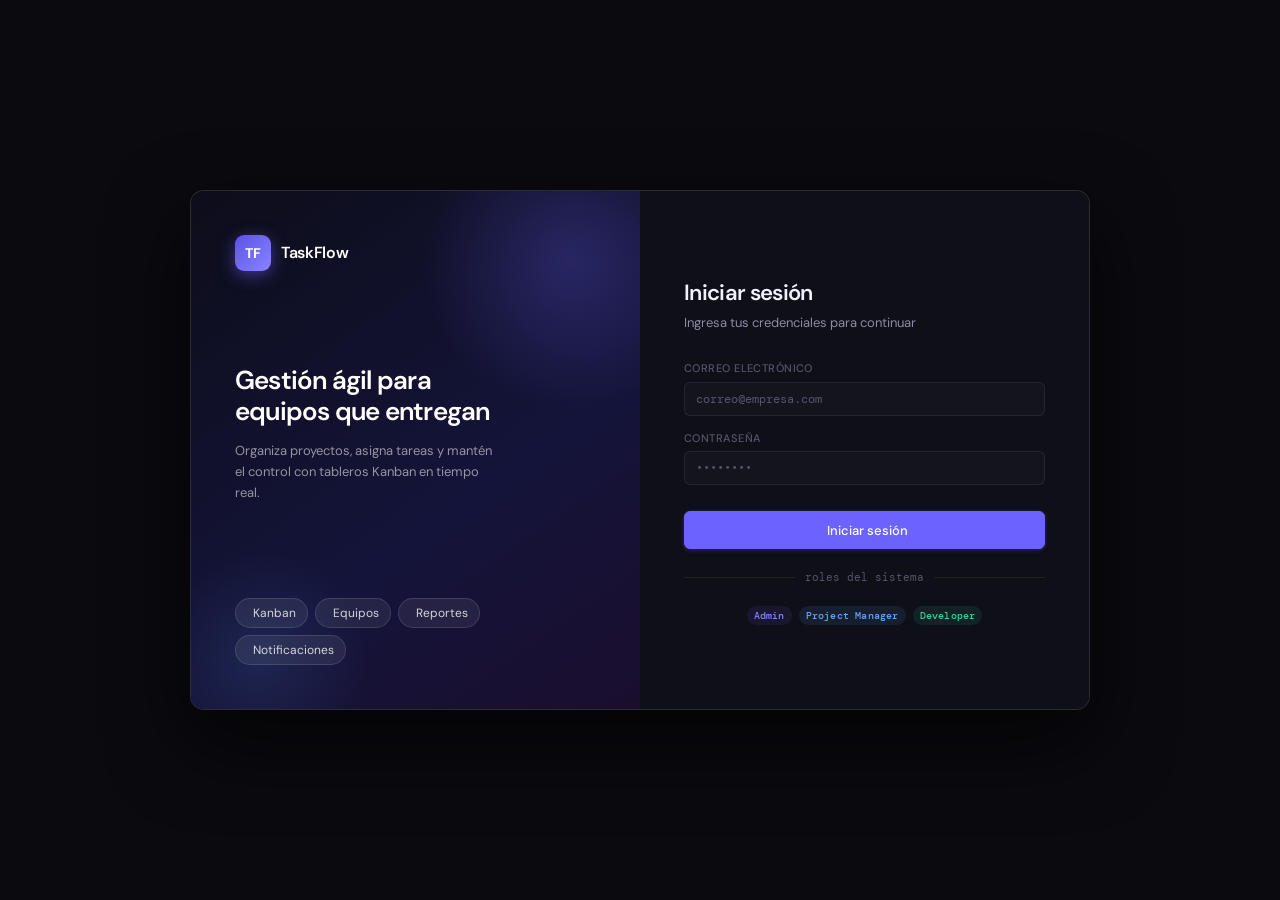
==== frontend/index.html @ fcab6bde "taskflowV1" ====
<!doctype html>
<html lang="es" data-tema="oscuro">
  <head>
    <meta charset="UTF-8" />
    <meta name="viewport" content="width=device-width, initial-scale=1.0" />
    <title>TaskFlow</title>
    <link
      rel="icon"
      type="image/svg+xml"
      href="[data-uri]"
    />
    <!-- Fuentes -->
    <link
      href="https://fonts.googleapis.com/css2?family=DM+Sans:ital,opsz,wght@0,9..40,300;0,9..40,400;0,9..40,500;0,9..40,600;1,9..40,300&family=DM+Mono:wght@400;500&display=swap"
      rel="stylesheet"
    />
    <!-- React Icons via CDN (Phosphor Icons — iconset moderno) -->
    <script
      src="https://unpkg.com/@phosphor-icons/web@2.1.1/src/index.js"
      defer
    ></script>
    <link rel="stylesheet" href="css/estilos.css" />
  </head>
  <body>
    <div class="app" id="app">
      <!-- TOPBAR -->
      <header class="topbar">
        <div class="topbar-logo">
          <div class="topbar-logo-icon">TF</div>
          TaskFlow
        </div>
        <div class="topbar-sep" id="topSep" style="display: none"></div>
        <span id="topBreadcrumb" style="display: none"></span>
        <div class="topbar-right">
          <button
            class="btn-tema"
            id="btnTema"
            onclick="toggleTema()"
            title="Cambiar tema"
          >
            <i class="ph ph-sun"></i>
          </button>
          <div
            class="topbar-notif"
            id="btnNotif"
            onclick="mostrarPantalla('notificaciones')"
            style="display: none"
            title="Notificaciones"
          >
            <i class="ph ph-bell"></i>
            <span class="notif-badge" id="badgeNotif">0</span>
          </div>
          <div class="topbar-usuario" id="topUsuario" style="display: none">
            <div
              class="avatar"
              id="topAvatar"
              style="width: 22px; height: 22px; font-size: 9px"
            >
              --
            </div>
            <span id="topNombre"></span>
            <span id="topRolBadge" class="badge bm"></span>
          </div>
          <button
            class="btn-salir"
            id="btnSalir"
            onclick="cerrarSesion()"
            style="display: none"
          >
            <i class="ph ph-sign-out"></i> Salir
          </button>
        </div>
      </header>

      <!-- SIDEBAR -->
      <nav class="sidebar" id="sidebar" style="display: none">
        <div class="nav-section">
          <div class="nav-label">Principal</div>
          <div
            class="nav-item"
            onclick="mostrarPantalla('dashboard')"
            data-p="dashboard"
          >
            <span class="nav-ico"><i class="ph ph-squares-four"></i></span>
            Dashboard
          </div>
          <div
            class="nav-item"
            onclick="mostrarPantalla('proyectos')"
            data-p="proyectos"
          >
            <span class="nav-ico"><i class="ph ph-folder"></i></span>
            Proyectos
          </div>
          <div
            class="nav-item"
            onclick="mostrarPantalla('tablero')"
            data-p="tablero"
          >
            <span class="nav-ico"><i class="ph ph-kanban"></i></span>
            Tablero Kanban
          </div>
          <div
            class="nav-item"
            onclick="mostrarPantalla('tareas')"
            data-p="tareas"
          >
            <span class="nav-ico"><i class="ph ph-check-square"></i></span>
            Tareas
          </div>
        </div>

        <div class="nav-sep"></div>

        <div class="nav-section">
          <div class="nav-label">Gestión</div>
          <div
            class="nav-item"
            id="navUsuarios"
            onclick="mostrarPantalla('usuarios')"
            data-p="usuarios"
            style="display: none"
          >
            <span class="nav-ico"><i class="ph ph-users"></i></span>
            Usuarios
          </div>
          <div
            class="nav-item"
            onclick="mostrarPantalla('reportes')"
            data-p="reportes"
          >
            <span class="nav-ico"><i class="ph ph-chart-bar"></i></span>
            Reportes
          </div>
          <div
            class="nav-item"
            onclick="mostrarPantalla('historial')"
            data-p="historial"
          >
            <span class="nav-ico"><i class="ph ph-clock-clockwise"></i></span>
            Historial
          </div>
          <div
            class="nav-item"
            id="navRegistrar"
            onclick="mostrarPantalla('registro')"
            data-p="registro"
            style="display: none"
          >
            <span class="nav-ico"><i class="ph ph-user-plus"></i></span>
            Crear usuario
          </div>
        </div>

        <div class="nav-sep"></div>

        <div class="nav-section">
          <div class="nav-label">Cuenta</div>
          <div
            class="nav-item"
            onclick="mostrarPantalla('perfil')"
            data-p="perfil"
          >
            <span class="nav-ico"><i class="ph ph-user-circle"></i></span>
            Mi perfil
          </div>
          <div
            class="nav-item"
            id="navNotificaciones"
            onclick="mostrarPantalla('notificaciones')"
            data-p="notificaciones"
          >
            <span class="nav-ico"><i class="ph ph-bell-simple"></i></span>
            Notificaciones
          </div>
        </div>
      </nav>

      <!-- PANTALLAS -->
      <main id="contenido">
        <div id="slot-login"></div>
        <div id="slot-dashboard"></div>
        <div id="slot-proyectos"></div>
        <div id="slot-tablero"></div>
        <div id="slot-tareas"></div>
        <div id="slot-usuarios"></div>
        <div id="slot-registro"></div>
        <div id="slot-reportes"></div>
        <div id="slot-historial"></div>
        <div id="slot-notificaciones"></div>
        <div id="slot-perfil"></div>
      </main>
    </div>

    <!-- MODALES -->
    <div class="overlay" id="mProy">
      <div class="modal">
        <div class="modal-t">
          <i class="ph ph-folder-plus" style="color: var(--a)"></i> Nuevo
          proyecto
        </div>
        <div class="fg">
          <label class="flabel">Nombre</label>
          <input class="finput" id="pNom" placeholder="Nombre del proyecto" />
        </div>
        <div class="fg">
          <label class="flabel">Descripción</label>
          <textarea
            class="ftextarea"
            id="pDesc"
            placeholder="Descripción opcional..."
          ></textarea>
        </div>
        <div class="frow">
          <div class="fg">
            <label class="flabel">Fecha inicio</label>
            <input class="finput" id="pFI" type="date" />
          </div>
          <div class="fg">
            <label class="flabel">Fecha fin estimada</label>
            <input class="finput" id="pFF" type="date" />
          </div>
        </div>
        <div class="ferror" id="pError"></div>
        <div class="modal-actions">
          <button class="btn btn-ghost" onclick="cerrarModal('mProy')">
            Cancelar
          </button>
          <button class="btn btn-primary" onclick="crearProyecto()">
            <i class="ph ph-plus"></i> Crear proyecto
          </button>
        </div>
      </div>
    </div>

    <div class="overlay" id="mTarea">
      <div class="modal">
        <div class="modal-t">
          <i class="ph ph-plus-circle" style="color: var(--a)"></i> Nueva tarea
        </div>
        <div class="fg">
          <label class="flabel">Título</label>
          <input class="finput" id="tTit" placeholder="Título de la tarea" />
        </div>
        <div class="fg">
          <label class="flabel">Descripción</label>
          <textarea
            class="ftextarea"
            id="tDesc"
            placeholder="Descripción opcional..."
          ></textarea>
        </div>
        <div class="frow">
          <div class="fg">
            <label class="flabel">Tipo</label>
            <select class="fselect" id="tTipo">
              <option value="TASK">Task</option>
              <option value="BUG">Bug</option>
              <option value="FEATURE">Feature</option>
              <option value="IMPROVEMENT">Improvement</option>
            </select>
          </div>
          <div class="fg">
            <label class="flabel">Prioridad</label>
            <select class="fselect" id="tPrio">
              <option value="BAJA">Baja</option>
              <option value="MEDIA" selected>Media</option>
              <option value="ALTA">Alta</option>
              <option value="URGENTE">Urgente</option>
            </select>
          </div>
        </div>
        <div class="fg">
          <label class="flabel">Columna</label>
          <select class="fselect" id="tCol"></select>
        </div>
        <div class="fg">
          <label class="flabel">Fecha de vencimiento</label>
          <input class="finput" id="tFV" type="datetime-local" />
        </div>
        <div class="fg">
          <label class="flabel">Responsables</label>
          <div class="resp-lista" id="respLista"></div>
        </div>
        <div class="ferror" id="tError"></div>
        <div class="modal-actions">
          <button class="btn btn-ghost" onclick="cerrarModal('mTarea')">
            Cancelar
          </button>
          <button class="btn btn-primary" onclick="crearTarea()">
            <i class="ph ph-plus"></i> Crear tarea
          </button>
        </div>
      </div>
    </div>

    <div class="overlay" id="mAsignar">
      <div class="modal">
        <div class="modal-t">
          <i class="ph ph-user-plus" style="color: var(--a)"></i> Asignar
          responsables
        </div>
        <input type="hidden" id="asignarTareaId" />
        <div class="fg">
          <label class="flabel">Developers disponibles</label>
          <div class="resp-lista" id="asignarLista"></div>
        </div>
        <div class="modal-actions">
          <button class="btn btn-ghost" onclick="cerrarModal('mAsignar')">
            Cancelar
          </button>
          <button class="btn btn-primary" onclick="guardarAsignacion()">
            <i class="ph ph-check"></i> Guardar
          </button>
        </div>
      </div>
    </div>

    <div class="overlay" id="mInvitar">
      <div class="modal" style="width: 380px">
        <div class="modal-t">
          <i class="ph ph-envelope" style="color: var(--a)"></i> Invitar miembro
        </div>
        <input type="hidden" id="invitarPrId" />
        <div class="fg">
          <label class="flabel">Correo del usuario</label>
          <input
            class="finput"
            id="invEmail"
            type="email"
            placeholder="usuario@empresa.com"
          />
        </div>
        <div class="ferror" id="invError"></div>
        <div class="modal-actions">
          <button class="btn btn-ghost" onclick="cerrarModal('mInvitar')">
            Cancelar
          </button>
          <button class="btn btn-primary" onclick="invitarMiembro()">
            <i class="ph ph-paper-plane-right"></i> Invitar
          </button>
        </div>
      </div>
    </div>

    <div class="overlay" id="mColumna">
      <div class="modal" style="width: 380px">
        <div class="modal-t">
          <i class="ph ph-columns" style="color: var(--a)"></i> Nueva columna
        </div>
        <div class="fg">
          <label class="flabel">Nombre de la columna</label>
          <input
            class="finput"
            id="colNombre"
            placeholder="Ej: En pruebas, Bloqueado..."
          />
          <div class="ferror" id="colError"></div>
        </div>
        <div class="modal-actions">
          <button class="btn btn-ghost" onclick="cerrarModal('mColumna')">
            Cancelar
          </button>
          <button class="btn btn-primary" onclick="confirmarAgregarColumna()">
            <i class="ph ph-plus"></i> Crear columna
          </button>
        </div>
      </div>
    </div>

    <div class="toast-wrap" id="toastWrap"></div>

    <!-- SCRIPTS -->
    <script src="js/app.js"></script>
    <script src="js/tablero.js"></script>
    <script src="js/vistas.js"></script>
    <script src="js/dashboard.js"></script>
    <script src="js/loader.js"></script>
  </body>
</html>
---- frontend/css/estilos.css ----
/* ═══════════════════════════════════════════════════════
   TaskFlow — Design System v3  "Precision Dark"
   Tipografía: DM Sans + DM Mono
════════════════════════════════════════════════════════ */
@import url("https://fonts.googleapis.com/css2?family=DM+Sans:ital,opsz,wght@0,9..40,300;0,9..40,400;0,9..40,500;0,9..40,600;1,9..40,300&family=DM+Mono:wght@400;500&display=swap");

:root {
  --bg: #0a0a0f;
  --s1: #0f0f17;
  --s2: #14141e;
  --s3: #1c1c2a;
  --s4: #232333;
  --b0: rgba(255, 255, 255, 0.04);
  --b1: rgba(255, 255, 255, 0.07);
  --b2: rgba(255, 255, 255, 0.12);
  --b3: rgba(255, 255, 255, 0.2);
  --t1: #f0f0ff;
  --t2: #8b8ba7;
  --t3: #55556a;
  --t4: #38384a;
  --a: #6c63ff;
  --a2: #8b83ff;
  --a3: #b8b3ff;
  --abg: rgba(108, 99, 255, 0.1);
  --abg2: rgba(108, 99, 255, 0.18);
  --green: #34d399;
  --greenbg: rgba(52, 211, 153, 0.1);
  --amber: #fbbf24;
  --amberbg: rgba(251, 191, 36, 0.1);
  --red: #f87171;
  --redbg: rgba(248, 113, 113, 0.1);
  --blue: #60a5fa;
  --bluebg: rgba(96, 165, 250, 0.1);
  --purple: #a78bfa;
  --purplebg: rgba(167, 139, 250, 0.1);
  --sans: "DM Sans", -apple-system, sans-serif;
  --mono: "DM Mono", "Fira Code", monospace;
  --r: 6px;
  --r2: 10px;
  --r3: 14px;
  --sidebar-w: 220px;
  --topbar-h: 52px;
  --t: all 0.15s cubic-bezier(0.4, 0, 0.2, 1);
}
[data-tema="claro"] {
  --bg: #f5f5fa;
  --s1: #ffffff;
  --s2: #f0f0f8;
  --s3: #e8e8f2;
  --s4: #ddddf0;
  --b0: rgba(0, 0, 0, 0.04);
  --b1: rgba(0, 0, 0, 0.07);
  --b2: rgba(0, 0, 0, 0.12);
  --b3: rgba(0, 0, 0, 0.2);
  --t1: #0a0a1a;
  --t2: #4a4a6a;
  --t3: #8080a0;
  --t4: #b0b0cc;
  --a: #5b52e8;
  --a2: #7a73f0;
  --a3: #9f9af8;
  --abg: rgba(91, 82, 232, 0.08);
  --abg2: rgba(91, 82, 232, 0.15);
  --green: #059669;
  --greenbg: rgba(5, 150, 105, 0.08);
  --amber: #d97706;
  --amberbg: rgba(217, 119, 6, 0.08);
  --red: #dc2626;
  --redbg: rgba(220, 38, 38, 0.08);
  --blue: #2563eb;
  --bluebg: rgba(37, 99, 235, 0.08);
}
*,
*::before,
*::after {
  margin: 0;
  padding: 0;
  box-sizing: border-box;
}
html {
  -webkit-font-smoothing: antialiased;
  -moz-osx-font-smoothing: grayscale;
}
body {
  background: var(--bg);
  color: var(--t1);
  font-family: var(--sans);
  font-size: 14px;
  line-height: 1.5;
  min-height: 100vh;
  transition:
    background 0.2s,
    color 0.2s;
}
::selection {
  background: var(--abg2);
  color: var(--a3);
}
::-webkit-scrollbar {
  width: 4px;
  height: 4px;
}
::-webkit-scrollbar-track {
  background: transparent;
}
::-webkit-scrollbar-thumb {
  background: var(--b2);
  border-radius: 99px;
}
::-webkit-scrollbar-thumb:hover {
  background: var(--b3);
}
.app {
  display: grid;
  grid-template-columns: var(--sidebar-w) 1fr;
  grid-template-rows: var(--topbar-h) 1fr;
  height: 100vh;
  overflow: hidden;
}
#contenido {
  overflow-x: hidden;
  overflow-y: visible;
  min-width: 0;
  display: flex;
  flex-direction: column;
}
.app.sin-sidebar {
  grid-template-columns: 1fr;
}
.topbar {
  grid-column: 1/-1;
  background: var(--s1);
  border-bottom: 1px solid var(--b1);
  display: flex;
  align-items: center;
  padding: 0 16px 0 0;
  gap: 0;
  z-index: 50;
}
.topbar-logo {
  width: var(--sidebar-w);
  padding: 0 16px;
  display: flex;
  align-items: center;
  gap: 9px;
  font-weight: 600;
  font-size: 14px;
  letter-spacing: -0.02em;
  color: var(--t1);
  border-right: 1px solid var(--b1);
  height: 100%;
  flex-shrink: 0;
}
.topbar-logo-icon {
  width: 26px;
  height: 26px;
  background: linear-gradient(135deg, #5b52e8, #8b83ff);
  border-radius: 7px;
  display: flex;
  align-items: center;
  justify-content: center;
  font-size: 11px;
  font-weight: 700;
  color: #fff;
  flex-shrink: 0;
  box-shadow: 0 2px 8px rgba(108, 99, 255, 0.4);
}
.topbar-sep {
  width: 1px;
  height: 18px;
  background: var(--b2);
  margin: 0 12px;
}
#topBreadcrumb {
  font-size: 13px;
  color: var(--t2);
  letter-spacing: -0.01em;
}
.topbar-right {
  margin-left: auto;
  display: flex;
  align-items: center;
  gap: 6px;
  padding-right: 4px;
}
.btn-tema {
  width: 30px;
  height: 30px;
  border-radius: var(--r);
  background: transparent;
  border: 1px solid var(--b1);
  cursor: pointer;
  font-size: 14px;
  color: var(--t2);
  display: flex;
  align-items: center;
  justify-content: center;
  transition: var(--t);
}
.btn-tema:hover {
  background: var(--s3);
  border-color: var(--b2);
  color: var(--t1);
}
.topbar-notif {
  position: relative;
  cursor: pointer;
  width: 30px;
  height: 30px;
  border-radius: var(--r);
  background: transparent;
  border: 1px solid var(--b1);
  color: var(--t2);
  display: flex;
  align-items: center;
  justify-content: center;
  font-size: 15px;
  transition: var(--t);
}
.topbar-notif:hover {
  background: var(--s3);
  border-color: var(--b2);
  color: var(--t1);
}
.notif-badge {
  position: absolute;
  top: -5px;
  right: -5px;
  background: var(--red);
  color: #fff;
  font-size: 9px;
  font-family: var(--mono);
  border-radius: 99px;
  padding: 1px 4px;
  line-height: 1.4;
  display: none;
  border: 2px solid var(--s1);
}
.topbar-usuario {
  display: flex;
  align-items: center;
  gap: 7px;
  padding: 4px 10px 4px 6px;
  border-radius: var(--r2);
  background: var(--s2);
  border: 1px solid var(--b1);
  font-size: 12px;
  color: var(--t2);
  cursor: pointer;
  transition: var(--t);
}
.topbar-usuario:hover {
  border-color: var(--b2);
}
.btn-salir {
  height: 30px;
  padding: 0 10px;
  border-radius: var(--r);
  border: 1px solid var(--b1);
  background: transparent;
  color: var(--t3);
  cursor: pointer;
  font-size: 12px;
  font-family: var(--sans);
  transition: var(--t);
  display: flex;
  align-items: center;
  gap: 5px;
}
.btn-salir:hover {
  border-color: var(--red);
  color: var(--red);
}
.sidebar {
  background: var(--s1);
  border-right: 1px solid var(--b1);
  overflow-y: auto;
  padding: 10px 8px;
  min-height: 0;
  display: flex;
  flex-direction: column;
  gap: 2px;
}
.nav-section {
  padding: 0 0 4px;
}
.nav-label {
  font-size: 10px;
  font-weight: 500;
  color: var(--t3);
  letter-spacing: 0.08em;
  text-transform: uppercase;
  padding: 8px 10px 4px;
}
.nav-item {
  display: flex;
  align-items: center;
  gap: 9px;
  padding: 7px 10px;
  border-radius: var(--r);
  font-size: 13px;
  font-weight: 400;
  color: var(--t2);
  cursor: pointer;
  transition: var(--t);
  margin-bottom: 1px;
  white-space: nowrap;
}
.nav-item:hover {
  background: var(--s3);
  color: var(--t1);
}
.nav-item.activo {
  background: var(--abg);
  color: var(--a2);
  font-weight: 500;
}
.nav-item.activo .nav-ico {
  color: var(--a2);
}
.nav-ico {
  font-size: 16px;
  flex-shrink: 0;
  color: var(--t3);
  display: flex;
  align-items: center;
  transition: color 0.15s;
}
.nav-item:hover .nav-ico {
  color: var(--t1);
}
.nav-sep {
  height: 1px;
  background: var(--b1);
  margin: 6px 2px;
}
.pantalla {
  display: none;
}
.pantalla.activa {
  display: block;
  overflow-y: auto;
  flex: 1;
  min-height: 0;
  max-height: calc(100vh - var(--topbar-h));
}
.pantalla#pantalla-tablero.activa {
  overflow: hidden;
  display: flex !important;
  flex-direction: column;
  flex: 1;
  min-height: 0;
}
.pantalla#pantalla-login.activa {
  display: flex !important;
  flex-direction: column;
  justify-content: center;
  align-items: center;
  height: 100%;
  overflow: hidden;
}
.login-overlay {
  position: fixed;
  inset: 0;
  z-index: 500;
  display: flex;
  align-items: center;
  justify-content: center;
  background: var(--bg);
  transition: background 0.2s;
}
.login-overlay.oculto {
  display: none;
}
.login-split {
  display: grid;
  grid-template-columns: 1fr 1fr;
  width: 100%;
  max-width: 900px;
  min-height: 520px;
  background: var(--s1);
  border: 1px solid var(--b2);
  border-radius: var(--r3);
  overflow: hidden;
  box-shadow: 0 32px 80px rgba(0, 0, 0, 0.6);
  margin: 20px;
}
.login-brand {
  padding: 44px;
  display: flex;
  flex-direction: column;
  justify-content: space-between;
  position: relative;
  overflow: hidden;
  background: linear-gradient(145deg, #0d0d1a 0%, #14143a 60%, #1a0e2e 100%);
}
.login-brand::before {
  content: "";
  position: absolute;
  top: -80px;
  right: -80px;
  width: 300px;
  height: 300px;
  border-radius: 50%;
  background: radial-gradient(
    circle,
    rgba(108, 99, 255, 0.25) 0%,
    transparent 70%
  );
}
.login-brand::after {
  content: "";
  position: absolute;
  bottom: -60px;
  left: -40px;
  width: 220px;
  height: 220px;
  border-radius: 50%;
  background: radial-gradient(
    circle,
    rgba(96, 165, 250, 0.12) 0%,
    transparent 70%
  );
}
.login-brand-logo {
  display: flex;
  align-items: center;
  gap: 10px;
  position: relative;
  z-index: 1;
}
.login-brand-icon {
  width: 36px;
  height: 36px;
  background: linear-gradient(135deg, #5b52e8, #8b83ff);
  border-radius: 9px;
  display: flex;
  align-items: center;
  justify-content: center;
  font-size: 14px;
  font-weight: 700;
  color: #fff;
  box-shadow: 0 4px 16px rgba(108, 99, 255, 0.5);
}
.login-brand-name {
  font-size: 16px;
  font-weight: 600;
  color: #fff;
  letter-spacing: -0.02em;
}
.login-brand-body {
  position: relative;
  z-index: 1;
}
.login-brand-title {
  font-size: 26px;
  font-weight: 600;
  color: #fff;
  line-height: 1.2;
  letter-spacing: -0.03em;
  margin-bottom: 12px;
}
.login-brand-desc {
  font-size: 13px;
  color: rgba(255, 255, 255, 0.55);
  line-height: 1.65;
  max-width: 260px;
}
.login-brand-pills {
  display: flex;
  flex-wrap: wrap;
  gap: 7px;
  position: relative;
  z-index: 1;
}
.login-brand-pill {
  display: flex;
  align-items: center;
  gap: 6px;
  padding: 5px 11px;
  border-radius: 99px;
  background: rgba(255, 255, 255, 0.07);
  border: 1px solid rgba(255, 255, 255, 0.12);
  font-size: 12px;
  color: rgba(255, 255, 255, 0.8);
}
.login-form-panel {
  padding: 44px;
  display: flex;
  flex-direction: column;
  justify-content: center;
  background: var(--s1);
}
.login-form-title {
  font-size: 22px;
  font-weight: 600;
  letter-spacing: -0.03em;
  margin-bottom: 4px;
  color: var(--t1);
}
.login-form-sub {
  color: var(--t2);
  font-size: 13px;
  margin-bottom: 28px;
}
.login-divider {
  display: flex;
  align-items: center;
  gap: 10px;
  margin: 20px 0;
  color: var(--t3);
  font-size: 11px;
  font-family: var(--mono);
}
.login-divider::before,
.login-divider::after {
  content: "";
  flex: 1;
  height: 1px;
  background: var(--b1);
}
.page-wrap {
  padding: 24px 28px;
  max-width: 1300px;
}
.page-head {
  display: flex;
  align-items: flex-start;
  justify-content: space-between;
  margin-bottom: 20px;
  gap: 16px;
}
.page-title {
  font-size: 18px;
  font-weight: 600;
  letter-spacing: -0.025em;
  color: var(--t1);
}
.page-desc {
  color: var(--t2);
  font-size: 13px;
  margin-top: 2px;
}
.fg {
  margin-bottom: 14px;
}
.flabel {
  display: block;
  font-size: 11px;
  font-weight: 500;
  color: var(--t3);
  margin-bottom: 5px;
  letter-spacing: 0.04em;
  text-transform: uppercase;
}
.finput,
.fselect,
.ftextarea {
  width: 100%;
  background: var(--s2);
  border: 1px solid var(--b1);
  border-radius: var(--r);
  color: var(--t1);
  font-family: var(--mono);
  font-size: 12px;
  padding: 8px 11px;
  outline: none;
  transition:
    border-color 0.15s,
    box-shadow 0.15s;
}
.finput:focus,
.fselect:focus,
.ftextarea:focus {
  border-color: var(--a);
  box-shadow: 0 0 0 3px var(--abg);
}
.finput::placeholder {
  color: var(--t3);
}
.fselect {
  cursor: pointer;
}
option {
  background: var(--s2);
  color: var(--t1);
}
.ftextarea {
  resize: vertical;
  min-height: 72px;
  font-family: var(--sans);
}
.ferror {
  color: var(--red);
  font-size: 11px;
  font-family: var(--mono);
  margin-top: 4px;
}
.frow {
  display: grid;
  grid-template-columns: 1fr 1fr;
  gap: 12px;
}
.btn {
  display: inline-flex;
  align-items: center;
  gap: 6px;
  padding: 0 13px;
  height: 32px;
  border-radius: var(--r);
  font-family: var(--sans);
  font-size: 13px;
  font-weight: 500;
  cursor: pointer;
  border: 1px solid transparent;
  transition: var(--t);
  white-space: nowrap;
}
.btn-primary {
  background: var(--a);
  color: #fff;
  border-color: var(--a);
  box-shadow: 0 1px 4px rgba(108, 99, 255, 0.3);
}
.btn-primary:hover {
  background: var(--a2);
  border-color: var(--a2);
  box-shadow: 0 2px 10px rgba(108, 99, 255, 0.45);
  transform: translateY(-1px);
}
.btn-outline {
  background: transparent;
  color: var(--t2);
  border-color: var(--b2);
}
.btn-outline:hover {
  border-color: var(--b3);
  color: var(--t1);
  background: var(--s3);
}
.btn-ghost {
  background: transparent;
  color: var(--t2);
  border-color: transparent;
}
.btn-ghost:hover {
  background: var(--s3);
  color: var(--t1);
}
.btn-red {
  background: transparent;
  color: var(--red);
  border-color: rgba(248, 113, 113, 0.25);
}
.btn-red:hover {
  background: var(--redbg);
  border-color: var(--red);
}
.btn-sm {
  height: 28px;
  padding: 0 10px;
  font-size: 12px;
}
.btn-xs {
  height: 24px;
  padding: 0 8px;
  font-size: 11px;
  border-radius: 5px;
}
.btn:disabled {
  opacity: 0.35;
  cursor: not-allowed;
  transform: none !important;
  box-shadow: none !important;
}
.btn-w {
  width: 100%;
  justify-content: center;
  height: 38px;
}
.spinner {
  width: 13px;
  height: 13px;
  border: 2px solid rgba(255, 255, 255, 0.2);
  border-top-color: #fff;
  border-radius: 50%;
  animation: spin 0.5s linear infinite;
  flex-shrink: 0;
}
@keyframes spin {
  to {
    transform: rotate(360deg);
  }
}
.card {
  background: var(--s1);
  border: 1px solid var(--b1);
  border-radius: var(--r2);
  padding: 18px;
  transition: border-color 0.15s;
}
.card:hover {
  border-color: var(--b2);
}
.card-t {
  font-size: 10px;
  font-weight: 500;
  color: var(--t3);
  letter-spacing: 0.08em;
  text-transform: uppercase;
  margin-bottom: 14px;
}
.badge {
  display: inline-flex;
  align-items: center;
  padding: 2px 7px;
  border-radius: 99px;
  font-family: var(--mono);
  font-size: 10px;
  font-weight: 500;
  letter-spacing: 0.02em;
}
.bg {
  background: var(--greenbg);
  color: var(--green);
}
.ba {
  background: var(--amberbg);
  color: var(--amber);
}
.br {
  background: var(--redbg);
  color: var(--red);
}
.bb {
  background: var(--bluebg);
  color: var(--blue);
}
.bm {
  background: var(--b0);
  color: var(--t3);
}
.bi {
  background: var(--abg);
  color: var(--a2);
}
.bv {
  background: var(--purplebg);
  color: var(--purple);
}
.tabla-wrap {
  overflow-x: auto;
}
table {
  width: 100%;
  border-collapse: collapse;
}
thead th {
  font-family: var(--mono);
  font-size: 10px;
  color: var(--t3);
  letter-spacing: 0.07em;
  text-transform: uppercase;
  padding: 8px 12px;
  border-bottom: 1px solid var(--b1);
  text-align: left;
  white-space: nowrap;
  font-weight: 500;
}
tbody tr {
  border-bottom: 1px solid var(--b0);
  transition: background 0.1s;
}
tbody tr:last-child {
  border-bottom: none;
}
tbody tr:hover {
  background: var(--s2);
}
tbody td {
  padding: 10px 12px;
  font-size: 13px;
  vertical-align: middle;
}
.stats-row {
  display: grid;
  grid-template-columns: repeat(auto-fit, minmax(140px, 1fr));
  gap: 10px;
  margin-bottom: 20px;
}
.stat {
  background: var(--s1);
  border: 1px solid var(--b1);
  border-radius: var(--r2);
  padding: 14px 16px;
  position: relative;
  overflow: hidden;
  transition: var(--t);
  cursor: default;
}
.stat:hover {
  border-color: var(--b2);
  transform: translateY(-1px);
}
.stat::after {
  content: "";
  position: absolute;
  bottom: -20px;
  right: -16px;
  width: 72px;
  height: 72px;
  border-radius: 50%;
  background: radial-gradient(circle, var(--g) 0%, transparent 70%);
  pointer-events: none;
}
.stat-n {
  font-family: var(--mono);
  font-size: 9px;
  font-weight: 500;
  color: var(--t3);
  letter-spacing: 0.08em;
  text-transform: uppercase;
  margin-bottom: 8px;
}
.stat-v {
  font-size: 26px;
  font-weight: 600;
  color: var(--t1);
  letter-spacing: -0.04em;
  line-height: 1;
}
.kanban-barra {
  flex-shrink: 0;
  padding: 10px 20px;
  border-bottom: 1px solid var(--b1);
  display: flex;
  align-items: center;
  gap: 10px;
  background: var(--s1);
}
.kanban-shell {
  display: flex;
  gap: 12px;
  padding: 16px 20px 20px;
  overflow-x: auto;
  overflow-y: hidden;
  flex: 1;
  min-height: 0;
  align-items: stretch;
  scrollbar-width: thin;
  scrollbar-color: var(--b2) transparent;
}
.kanban-shell::-webkit-scrollbar {
  height: 5px;
}
.kanban-shell::-webkit-scrollbar-track {
  background: var(--s2);
  border-radius: 99px;
}
.kanban-shell::-webkit-scrollbar-thumb {
  background: var(--b2);
  border-radius: 99px;
}
.kanban-shell::-webkit-scrollbar-thumb:hover {
  background: var(--a);
}
.k-col {
  flex-shrink: 0;
  width: 264px;
  background: var(--s2);
  border: 1px solid var(--b1);
  border-radius: var(--r2);
  display: flex;
  flex-direction: column;
  min-height: 200px;
  transition: border-color 0.15s;
}
.k-col.drag-over {
  border-color: var(--a);
  background: var(--abg);
}
.k-col-head {
  padding: 10px 12px;
  display: flex;
  align-items: center;
  justify-content: space-between;
  border-bottom: 1px solid var(--b0);
  flex-shrink: 0;
}
.k-col-title {
  font-size: 12px;
  font-weight: 500;
  display: flex;
  align-items: center;
  gap: 7px;
  color: var(--t1);
}
.k-col-dot {
  width: 6px;
  height: 6px;
  border-radius: 50%;
  flex-shrink: 0;
}
.k-col-cnt {
  font-family: var(--mono);
  font-size: 10px;
  color: var(--t3);
  background: var(--s4);
  padding: 1px 6px;
  border-radius: 99px;
}
.k-wip {
  font-family: var(--mono);
  font-size: 9px;
  color: var(--amber);
  padding: 3px 12px 0;
  flex-shrink: 0;
}
.k-cards {
  padding: 8px;
  display: flex;
  flex-direction: column;
  gap: 6px;
  overflow-y: auto;
  flex: 1;
  min-height: 60px;
}
.k-card {
  background: var(--s1);
  border: 1px solid var(--b1);
  border-radius: var(--r);
  padding: 10px;
  cursor: grab;
  user-select: none;
  transition: var(--t);
}
.k-card:active {
  cursor: grabbing;
}
.k-card:hover {
  border-color: var(--b2);
  transform: translateY(-1px);
  box-shadow: 0 4px 16px rgba(0, 0, 0, 0.35);
}
.k-card.dragging {
  opacity: 0.3;
  transform: scale(0.97);
  border-color: var(--a);
}
.k-card.drag-placeholder {
  border: 2px dashed var(--a);
  background: var(--abg);
  opacity: 0.5;
  pointer-events: none;
}
.k-card-title {
  font-size: 13px;
  font-weight: 500;
  margin-bottom: 8px;
  line-height: 1.4;
  color: var(--t1);
}
.k-card-meta {
  display: flex;
  align-items: center;
  justify-content: space-between;
  gap: 5px;
}
.k-card-id {
  font-family: var(--mono);
  font-size: 9px;
  color: var(--t3);
}
.k-card-tags {
  display: flex;
  gap: 4px;
  flex-wrap: wrap;
  margin-bottom: 7px;
}
.k-add {
  margin: 5px 8px 8px;
  padding: 6px;
  border-radius: var(--r);
  border: 1px dashed var(--b1);
  font-size: 11px;
  color: var(--t3);
  text-align: center;
  cursor: pointer;
  transition: var(--t);
  flex-shrink: 0;
  display: flex;
  align-items: center;
  justify-content: center;
  gap: 5px;
}
.k-add:hover {
  border-color: var(--a);
  color: var(--a2);
  background: var(--abg);
}
.k-col-nueva {
  flex-shrink: 0;
  width: 220px;
  min-width: 220px;
  background: transparent;
  border: 1.5px dashed var(--b1);
  border-radius: var(--r2);
  display: flex;
  flex-direction: column;
  align-items: center;
  justify-content: center;
  gap: 6px;
  cursor: pointer;
  transition: var(--t);
  min-height: 200px;
  color: var(--t3);
  font-size: 12px;
}
.k-col-nueva:hover {
  border-color: var(--a);
  color: var(--a2);
  background: var(--abg);
}
.k-col-nueva-icon {
  font-size: 22px;
  line-height: 1;
}
.prio {
  width: 6px;
  height: 6px;
  border-radius: 50%;
  flex-shrink: 0;
}
.p-baja {
  background: var(--green);
}
.p-media {
  background: var(--amber);
}
.p-alta {
  background: var(--red);
}
.p-urgente {
  background: var(--purple);
}
.avatar {
  width: 28px;
  height: 28px;
  border-radius: 50%;
  background: linear-gradient(135deg, var(--a), var(--a2));
  display: inline-flex;
  align-items: center;
  justify-content: center;
  font-size: 10px;
  font-weight: 600;
  color: #fff;
  flex-shrink: 0;
}
.avatar-sm {
  width: 22px;
  height: 22px;
  font-size: 9px;
}
.avatar-group {
  display: flex;
}
.avatar-group .avatar {
  margin-left: -5px;
  border: 2px solid var(--s1);
}
.avatar-group .avatar:first-child {
  margin-left: 0;
}
.avatar-foto {
  width: 28px;
  height: 28px;
  border-radius: 50%;
  object-fit: cover;
  border: 2px solid var(--b2);
  flex-shrink: 0;
}
.avatar-foto.lg {
  width: 68px;
  height: 68px;
}
.avatar-upload {
  position: relative;
  display: inline-block;
  cursor: pointer;
}
.avatar-upload input[type="file"] {
  display: none;
}
.avatar-upload-overlay {
  position: absolute;
  inset: 0;
  border-radius: 50%;
  background: rgba(0, 0, 0, 0.55);
  display: none;
  align-items: center;
  justify-content: center;
  font-size: 10px;
  color: #fff;
}
.avatar-upload:hover .avatar-upload-overlay {
  display: flex;
}
.prog {
  height: 3px;
  background: var(--s3);
  border-radius: 99px;
  overflow: hidden;
}
.prog-bar {
  height: 100%;
  border-radius: 99px;
  background: var(--a);
  transition: width 0.3s;
}
.prow {
  display: grid;
  grid-template-columns: 1fr auto auto;
  align-items: center;
  gap: 20px;
  padding: 13px 0;
  border-bottom: 1px solid var(--b0);
  transition: background 0.1s;
}
.prow:last-child {
  border-bottom: none;
}
.prow-name {
  font-size: 13px;
  font-weight: 500;
  margin-bottom: 2px;
  color: var(--t1);
}
.prow-desc {
  font-size: 12px;
  color: var(--t3);
}
.prow-prog {
  margin-top: 6px;
  max-width: 140px;
}
.overlay {
  display: none;
  position: fixed;
  inset: 0;
  background: rgba(0, 0, 0, 0.65);
  z-index: 200;
  align-items: center;
  justify-content: center;
  backdrop-filter: blur(4px);
}
.overlay.open {
  display: flex;
}
.modal {
  background: var(--s1);
  border: 1px solid var(--b2);
  border-radius: var(--r3);
  padding: 22px;
  width: 480px;
  max-width: 95vw;
  max-height: 88vh;
  overflow-y: auto;
  box-shadow: 0 24px 64px rgba(0, 0, 0, 0.6);
  animation: modalIn 0.2s cubic-bezier(0.34, 1.2, 0.64, 1);
}
@keyframes modalIn {
  from {
    opacity: 0;
    transform: scale(0.95) translateY(10px);
  }
  to {
    opacity: 1;
    transform: scale(1) translateY(0);
  }
}
.modal-t {
  font-size: 15px;
  font-weight: 600;
  margin-bottom: 18px;
  letter-spacing: -0.02em;
}
.modal-actions {
  display: flex;
  gap: 8px;
  justify-content: flex-end;
  margin-top: 18px;
  border-top: 1px solid var(--b1);
  padding-top: 16px;
}
.notif-item {
  display: flex;
  gap: 11px;
  align-items: flex-start;
  padding: 11px 0;
  border-bottom: 1px solid var(--b0);
  transition: background 0.1s;
}
.notif-item:last-child {
  border-bottom: none;
}
.notif-ico {
  width: 28px;
  height: 28px;
  border-radius: var(--r);
  background: var(--s3);
  display: flex;
  align-items: center;
  justify-content: center;
  font-size: 13px;
  flex-shrink: 0;
}
.notif-txt {
  font-size: 13px;
  line-height: 1.5;
  color: var(--t2);
}
.notif-ts {
  font-family: var(--mono);
  font-size: 9px;
  color: var(--t3);
  margin-top: 2px;
}
.notif-unread .notif-ico {
  background: var(--abg);
  border: 1px solid var(--a);
  color: var(--a2);
}
.notif-unread .notif-txt {
  color: var(--t1);
  font-weight: 500;
}
.toggle {
  width: 32px;
  height: 18px;
  border-radius: 99px;
  background: var(--s3);
  position: relative;
  cursor: pointer;
  transition: background 0.2s;
  flex-shrink: 0;
  border: 1px solid var(--b1);
}
.toggle.on {
  background: var(--a);
  border-color: var(--a);
}
.toggle::after {
  content: "";
  position: absolute;
  width: 12px;
  height: 12px;
  border-radius: 50%;
  background: #fff;
  top: 2px;
  left: 2px;
  transition: left 0.18s cubic-bezier(0.34, 1.4, 0.64, 1);
}
.toggle.on::after {
  left: 16px;
}
.htabs {
  display: flex;
  gap: 1px;
  background: var(--s2);
  border: 1px solid var(--b1);
  border-radius: var(--r);
  padding: 3px;
  margin-bottom: 14px;
}
.htab {
  flex: 1;
  padding: 5px 10px;
  border-radius: 5px;
  font-size: 12px;
  font-weight: 500;
  text-align: center;
  cursor: pointer;
  color: var(--t3);
  transition: var(--t);
  border: none;
  background: none;
  font-family: var(--sans);
  white-space: nowrap;
}
.htab.activo {
  background: var(--s1);
  color: var(--t1);
  box-shadow: 0 1px 4px rgba(0, 0, 0, 0.25);
}
.htab:hover:not(.activo) {
  color: var(--t2);
}
.hpanel {
  display: none;
}
.hpanel.activo {
  display: block;
}
.filtro-barra {
  display: flex;
  gap: 7px;
  margin-bottom: 14px;
  flex-wrap: wrap;
}
.filtro-barra .finput,
.filtro-barra .fselect {
  padding: 5px 10px;
  font-size: 12px;
}
.timeline {
  padding-left: 18px;
  border-left: 1px solid var(--b1);
}
.tl-item {
  position: relative;
  padding: 0 0 14px 18px;
}
.tl-item::before {
  content: "";
  position: absolute;
  left: -4px;
  top: 4px;
  width: 7px;
  height: 7px;
  border-radius: 50%;
  background: var(--b2);
  border: 2px solid var(--s1);
}
.tl-item.reciente::before {
  background: var(--a);
}
.tl-accion {
  font-size: 13px;
  color: var(--t1);
}
.tl-meta {
  font-family: var(--mono);
  font-size: 10px;
  color: var(--t3);
  margin-top: 3px;
  display: flex;
  align-items: center;
  gap: 5px;
}
.resp-lista {
  display: flex;
  flex-wrap: wrap;
  gap: 6px;
  margin-top: 7px;
}
.resp-chip {
  display: flex;
  align-items: center;
  gap: 5px;
  padding: 3px 9px 3px 5px;
  background: var(--s2);
  border: 1px solid var(--b1);
  border-radius: 99px;
  font-size: 11px;
  font-weight: 500;
  cursor: pointer;
  transition: var(--t);
  color: var(--t2);
}
.resp-chip:hover {
  border-color: var(--b2);
  color: var(--t1);
}
.resp-chip.sel {
  background: var(--abg);
  border-color: var(--a);
  color: var(--a2);
}
.mencion {
  display: inline-flex;
  align-items: center;
  background: var(--abg);
  color: var(--a2);
  border-radius: 4px;
  padding: 0 5px;
  font-size: 11px;
  font-weight: 500;
  font-family: var(--mono);
}
.input-menciones-wrap {
  position: relative;
}
.sugerencias-menciones {
  position: absolute;
  bottom: 100%;
  left: 0;
  background: var(--s2);
  border: 1px solid var(--b2);
  border-radius: var(--r2);
  min-width: 200px;
  max-height: 180px;
  overflow-y: auto;
  z-index: 300;
  box-shadow: 0 8px 32px rgba(0, 0, 0, 0.5);
  display: none;
}
.sugerencias-menciones.visible {
  display: block;
}
.sug-item {
  display: flex;
  align-items: center;
  gap: 8px;
  padding: 7px 12px;
  cursor: pointer;
  font-size: 12px;
  transition: background 0.1s;
}
.sug-item:hover,
.sug-item.activo {
  background: var(--abg);
  color: var(--a2);
}
.comentario-item {
  padding: 11px 0;
  border-bottom: 1px solid var(--b0);
}
.comentario-item:last-child {
  border-bottom: none;
}
.comentario-header {
  display: flex;
  align-items: center;
  gap: 8px;
  margin-bottom: 5px;
}
.comentario-autor {
  font-size: 13px;
  font-weight: 500;
  color: var(--t1);
}
.comentario-fecha {
  font-family: var(--mono);
  font-size: 9px;
  color: var(--t3);
}
.comentario-cuerpo {
  font-size: 13px;
  line-height: 1.6;
  color: var(--t2);
}
.paginacion {
  display: flex;
  align-items: center;
  justify-content: center;
  gap: 3px;
  margin-top: 14px;
  padding-top: 12px;
  border-top: 1px solid var(--b1);
}
.pag-btn {
  min-width: 30px;
  height: 30px;
  border-radius: var(--r);
  border: 1px solid var(--b1);
  background: transparent;
  color: var(--t2);
  font-family: var(--mono);
  font-size: 11px;
  cursor: pointer;
  transition: var(--t);
  display: flex;
  align-items: center;
  justify-content: center;
}
.pag-btn:hover {
  border-color: var(--b2);
  color: var(--t1);
  background: var(--s3);
}
.pag-btn.activo {
  background: var(--a);
  border-color: var(--a);
  color: #fff;
}
.pag-btn:disabled {
  opacity: 0.3;
  cursor: not-allowed;
}
.pag-info {
  font-family: var(--mono);
  font-size: 10px;
  color: var(--t3);
  padding: 0 6px;
}
.toast-wrap {
  position: fixed;
  bottom: 20px;
  right: 20px;
  z-index: 400;
  display: flex;
  flex-direction: column;
  gap: 7px;
}
.toast {
  background: var(--s2);
  border: 1px solid var(--b2);
  border-radius: var(--r2);
  padding: 9px 14px;
  font-size: 12px;
  min-width: 220px;
  animation: toastIn 0.22s cubic-bezier(0.34, 1.2, 0.64, 1);
  display: flex;
  align-items: center;
  gap: 8px;
  box-shadow: 0 6px 24px rgba(0, 0, 0, 0.4);
  color: var(--t1);
}
.toast.ok {
  border-left: 3px solid var(--green);
}
.toast.ok::before {
  content: "✓";
  color: var(--green);
  font-weight: 700;
}
.toast.err {
  border-left: 3px solid var(--red);
}
.toast.err::before {
  content: "✕";
  color: var(--red);
  font-weight: 700;
}
@keyframes toastIn {
  from {
    opacity: 0;
    transform: translateX(18px);
  }
  to {
    opacity: 1;
    transform: translateX(0);
  }
}
.vacío {
  text-align: center;
  padding: 40px;
  color: var(--t3);
  font-family: var(--mono);
  font-size: 12px;
}
.g2 {
  display: grid;
  grid-template-columns: 1fr 1fr;
  gap: 14px;
}
.g3 {
  display: grid;
  grid-template-columns: 1fr 1fr 1fr;
  gap: 14px;
}
.flex {
  display: flex;
  align-items: center;
  gap: 8px;
}
.flex-between {
  display: flex;
  align-items: center;
  justify-content: space-between;
}
.mb8 {
  margin-bottom: 8px;
}
.mb16 {
  margin-bottom: 16px;
}
.mb24 {
  margin-bottom: 24px;
}
.sep {
  height: 1px;
  background: var(--b1);
  margin: 14px 0;
}
.txt2 {
  color: var(--t2);
  font-size: 12px;
}
.txt3 {
  color: var(--t3);
  font-size: 11px;
  font-family: var(--mono);
}
@media (max-width: 768px) {
  .app {
    grid-template-columns: 1fr;
  }
  .sidebar {
    display: none;
  }
  .frow {
    grid-template-columns: 1fr;
  }
  .g2,
  .g3 {
    grid-template-columns: 1fr;
  }
  .page-wrap {
    padding: 14px;
  }
}

/* ══════════════════════════════════════
   DASHBOARD — layout y componentes
══════════════════════════════════════ */
.dash-wrap {
  padding: 24px 28px;
  max-width: 1440px;
  display: flex;
  flex-direction: column;
  gap: 16px;
}

/* Header */
.dash-header {
  display: flex;
  align-items: center;
  justify-content: space-between;
  gap: 16px;
  padding-bottom: 4px;
}
.dash-title {
  font-size: 20px;
  font-weight: 600;
  letter-spacing: -0.03em;
  color: var(--t1);
  line-height: 1.2;
}
.dash-sub {
  font-size: 12px;
  color: var(--t3);
  margin-top: 4px;
  display: flex;
  align-items: center;
  gap: 6px;
  font-family: var(--mono);
}

/* ── KPI CARDS ── */
.kpi-grid {
  display: grid;
  grid-template-columns: repeat(auto-fit, minmax(210px, 1fr));
  gap: 12px;
}
.kpi-card {
  background: var(--s1);
  border: 1px solid var(--b1);
  border-radius: var(--r3);
  padding: 20px;
  display: flex;
  align-items: center;
  gap: 16px;
  position: relative;
  overflow: hidden;
  cursor: default;
  transition: var(--t);
}
.kpi-card:hover {
  border-color: rgba(var(--kc), 0.35);
  transform: translateY(-2px);
  box-shadow: 0 8px 32px rgba(0, 0, 0, 0.3);
}
.kpi-glow {
  position: absolute;
  inset: 0;
  pointer-events: none;
  opacity: 0.7;
  transition: opacity 0.2s;
}
.kpi-card:hover .kpi-glow {
  opacity: 1;
}

.kpi-icon {
  width: 52px;
  height: 52px;
  border-radius: var(--r2);
  display: flex;
  align-items: center;
  justify-content: center;
  font-size: 24px;
  flex-shrink: 0;
  position: relative;
  z-index: 1;
}
.kpi-body {
  flex: 1;
  min-width: 0;
  position: relative;
  z-index: 1;
}
.kpi-label {
  font-family: var(--mono);
  font-size: 10px;
  font-weight: 500;
  color: var(--t3);
  letter-spacing: 0.07em;
  text-transform: uppercase;
  margin-bottom: 6px;
}
.kpi-value {
  font-size: 32px;
  font-weight: 700;
  color: var(--t1);
  letter-spacing: -0.05em;
  line-height: 1;
  margin-bottom: 6px;
}
.kpi-sub {
  font-size: 11px;
  color: var(--t3);
  font-family: var(--mono);
}

/* ── FILAS DE GRÁFICOS ── */
.dash-row-main {
  display: grid;
  grid-template-columns: 1.4fr 1fr;
  gap: 12px;
}
.dash-row-2 {
  display: grid;
  grid-template-columns: 1fr 1fr 1fr;
  gap: 12px;
}
.dash-chart-lg {
  min-height: 360px;
}
.dash-chart-md {
  min-height: 360px;
}

/* Header de cada chart */
.chart-header {
  display: flex;
  align-items: flex-start;
  justify-content: space-between;
  margin-bottom: 12px;
}
.chart-title {
  font-size: 13px;
  font-weight: 500;
  color: var(--t1);
  display: flex;
  align-items: center;
  gap: 7px;
  letter-spacing: -0.01em;
}
.chart-title i {
  font-size: 16px;
}
.chart-sub {
  font-size: 11px;
  color: var(--t3);
  font-family: var(--mono);
  margin-top: 3px;
}

/* ── FILAS DE PROYECTOS ── */
.proy-row {
  display: flex;
  align-items: center;
  gap: 14px;
  padding: 13px 0;
  border-bottom: 1px solid var(--b0);
  transition: background 0.1s;
}
.proy-row:last-child {
  border-bottom: none;
}
.proy-ico {
  width: 36px;
  height: 36px;
  border-radius: var(--r);
  background: var(--abg);
  border: 1px solid rgba(108, 99, 255, 0.2);
  display: flex;
  align-items: center;
  justify-content: center;
  font-size: 16px;
  color: var(--a2);
  flex-shrink: 0;
}
.proy-info {
  flex: 1;
  min-width: 0;
}
.proy-nombre {
  font-size: 13px;
  font-weight: 500;
  color: var(--t1);
  margin-bottom: 2px;
  white-space: nowrap;
  overflow: hidden;
  text-overflow: ellipsis;
}
.proy-meta {
  font-size: 11px;
  color: var(--t3);
  font-family: var(--mono);
  margin-bottom: 6px;
}
.proy-prog-wrap {
  display: flex;
  align-items: center;
  gap: 8px;
}
.proy-pct {
  font-family: var(--mono);
  font-size: 10px;
  color: var(--t2);
  min-width: 30px;
  text-align: right;
}

@media (max-width: 1100px) {
  .dash-row-main {
    grid-template-columns: 1fr;
  }
  .dash-row-2 {
    grid-template-columns: 1fr 1fr;
  }
}
@media (max-width: 768px) {
  .dash-wrap {
    padding: 14px;
  }
  .kpi-grid {
    grid-template-columns: 1fr 1fr;
  }
  .dash-row-2 {
    grid-template-columns: 1fr;
  }
}

/* ══════════════════════════════════════
   PERFIL
══════════════════════════════════════ */
.perfil-wrap {
  display: grid;
  grid-template-columns: 280px 1fr;
  gap: 16px;
  padding: 24px 28px;
  max-width: 1100px;
  align-items: start;
}
.perfil-avatar-card {
  text-align: center;
  padding: 28px 20px;
}
.perfil-avatar-upload {
  width: 96px;
  height: 96px;
  display: block;
  margin: 0 auto 16px;
  position: relative;
  cursor: pointer;
  border-radius: 50%;
}
.perfil-foto {
  width: 96px;
  height: 96px;
  border-radius: 50%;
  object-fit: cover;
  border: 2px solid var(--b2);
}
.perfil-avatar-inic {
  width: 96px !important;
  height: 96px !important;
  font-size: 28px !important;
  border-radius: 50%;
}
.perfil-avatar-overlay {
  position: absolute;
  inset: 0;
  border-radius: 50%;
  background: rgba(0, 0, 0, 0.6);
  display: none;
  flex-direction: column;
  align-items: center;
  justify-content: center;
  gap: 4px;
  font-size: 20px;
  color: #fff;
}
.perfil-avatar-overlay span {
  font-size: 10px;
  font-family: var(--mono);
}
.perfil-avatar-upload:hover .perfil-avatar-overlay {
  display: flex;
}
.perfil-nombre {
  font-size: 16px;
  font-weight: 600;
  letter-spacing: -0.02em;
  margin-bottom: 6px;
}
.perfil-email {
  font-family: var(--mono);
  font-size: 11px;
  color: var(--t3);
  margin-bottom: 14px;
}
.perfil-stat-row {
  display: flex;
  align-items: center;
  justify-content: center;
  gap: 0;
}
.perfil-stat {
  flex: 1;
  text-align: center;
  padding: 8px 4px;
}
.perfil-stat-v {
  font-size: 18px;
  font-weight: 600;
  letter-spacing: -0.03em;
  color: var(--t1);
}
.perfil-stat-l {
  font-family: var(--mono);
  font-size: 9px;
  color: var(--t3);
  text-transform: uppercase;
  letter-spacing: 0.06em;
  margin-top: 2px;
}
.perfil-stat-div {
  width: 1px;
  height: 32px;
  background: var(--b1);
}
.perfil-section-title {
  font-size: 13px;
  font-weight: 500;
  display: flex;
  align-items: center;
  gap: 8px;
  margin-bottom: 16px;
  color: var(--t1);
}
.perfil-info-row {
  display: flex;
  align-items: flex-start;
  gap: 12px;
  padding: 10px 0;
  border-bottom: 1px solid var(--b0);
  font-size: 16px;
}
.perfil-info-row:last-of-type {
  border-bottom: none;
}
.perfil-info-label {
  font-family: var(--mono);
  font-size: 10px;
  color: var(--t3);
  text-transform: uppercase;
  letter-spacing: 0.06em;
  margin-bottom: 2px;
}
.perfil-info-val {
  font-size: 13px;
  color: var(--t2);
}
@media (max-width: 860px) {
  .perfil-wrap {
    grid-template-columns: 1fr;
  }
}

/* ══════════════════════════════════════
   REGISTRO DE USUARIO
══════════════════════════════════════ */
.registro-wrap {
  display: grid;
  grid-template-columns: 300px 1fr;
  gap: 0;
  min-height: calc(100vh - var(--topbar-h));
}
.registro-left {
  background: var(--s1);
  border-right: 1px solid var(--b1);
  padding: 36px 28px;
  display: flex;
  flex-direction: column;
  gap: 16px;
}
.registro-brand-ico {
  width: 52px;
  height: 52px;
  background: var(--abg);
  border: 1px solid rgba(108, 99, 255, 0.25);
  border-radius: var(--r2);
  display: flex;
  align-items: center;
  justify-content: center;
  font-size: 24px;
  color: var(--a);
}
.registro-brand-title {
  font-size: 20px;
  font-weight: 600;
  letter-spacing: -0.03em;
}
.registro-brand-desc {
  font-size: 13px;
  color: var(--t2);
  line-height: 1.65;
}
.registro-roles {
  display: flex;
  flex-direction: column;
  gap: 10px;
}
.registro-rol-item {
  display: flex;
  align-items: center;
  gap: 12px;
}
.registro-rol-ico {
  width: 36px;
  height: 36px;
  border-radius: var(--r);
  display: flex;
  align-items: center;
  justify-content: center;
  font-size: 16px;
  flex-shrink: 0;
}
.registro-rol-nombre {
  font-size: 13px;
  font-weight: 500;
  color: var(--t1);
}
.registro-rol-desc {
  font-size: 11px;
  color: var(--t3);
  font-family: var(--mono);
}
.registro-right {
  padding: 36px 32px;
  display: flex;
  align-items: flex-start;
  justify-content: center;
}
.registro-form-card {
  width: 100%;
  max-width: 440px;
}

/* Selector visual de rol */
.registro-rol-selector {
  display: grid;
  grid-template-columns: 1fr 1fr 1fr;
  gap: 8px;
  margin-top: 6px;
}
.registro-rol-opt {
  display: flex;
  flex-direction: column;
  align-items: center;
  justify-content: center;
  gap: 6px;
  padding: 12px 8px;
  border: 1px solid var(--b1);
  border-radius: var(--r);
  cursor: pointer;
  font-size: 11px;
  color: var(--t2);
  transition: var(--t);
  font-family: var(--mono);
  text-align: center;
}
.registro-rol-opt i {
  font-size: 20px;
}
.registro-rol-opt:hover {
  border-color: var(--b2);
  color: var(--t1);
}
.registro-rol-opt.activo {
  border-color: var(--a);
  background: var(--abg);
  color: var(--a2);
}
@media (max-width: 760px) {
  .registro-wrap {
    grid-template-columns: 1fr;
  }
  .registro-left {
    border-right: none;
    border-bottom: 1px solid var(--b1);
  }
  .registro-right {
    padding: 20px 16px;
  }
}

/* ══════════════════════════════════════
   REPORTE SPRINT
══════════════════════════════════════ */
.sprint-reporte {
  border: 1px solid var(--b1);
  border-radius: var(--r2);
  overflow: hidden;
}
.sprint-header {
  display: flex;
  align-items: center;
  justify-content: space-between;
  padding: 20px 20px 16px;
  background: var(--s2);
  border-bottom: 1px solid var(--b1);
}
.sprint-titulo {
  font-size: 16px;
  font-weight: 600;
  letter-spacing: -0.02em;
  display: flex;
  align-items: center;
  gap: 8px;
}
.sprint-sub {
  font-family: var(--mono);
  font-size: 11px;
  color: var(--t3);
  margin-top: 4px;
}
.sprint-progreso-circ {
  position: relative;
  flex-shrink: 0;
  display: flex;
  align-items: center;
  justify-content: center;
}
.sprint-pct-txt {
  position: absolute;
  font-family: var(--mono);
  font-size: 11px;
  font-weight: 600;
  color: var(--t1);
}
.sprint-kpis {
  display: grid;
  grid-template-columns: repeat(4, 1fr);
  border-bottom: 1px solid var(--b1);
}
.sprint-kpi {
  padding: 16px;
  text-align: center;
  border-right: 1px solid var(--b1);
  font-size: 22px; /* icono */
}
.sprint-kpi:last-child {
  border-right: none;
}
.sprint-kpi-v {
  font-size: 22px;
  font-weight: 700;
  letter-spacing: -0.04em;
  color: var(--t1);
  margin: 6px 0 4px;
}
.sprint-kpi-l {
  font-family: var(--mono);
  font-size: 9px;
  color: var(--t3);
  text-transform: uppercase;
  letter-spacing: 0.07em;
}
.sprint-dos-col {
  display: grid;
  grid-template-columns: 1fr 1fr;
  gap: 0;
}
.sprint-dos-col > div {
  padding: 16px 20px;
}
.sprint-dos-col > div:first-child {
  border-right: 1px solid var(--b1);
}
.sprint-section-t {
  font-size: 11px;
  font-weight: 500;
  color: var(--t2);
  display: flex;
  align-items: center;
  gap: 6px;
  margin-bottom: 12px;
  text-transform: uppercase;
  letter-spacing: 0.06em;
  font-family: var(--mono);
}
.sprint-bar-row {
  display: flex;
  align-items: center;
  gap: 10px;
  margin-bottom: 9px;
}
.sprint-bar-label {
  font-size: 12px;
  color: var(--t2);
  min-width: 80px;
  white-space: nowrap;
  overflow: hidden;
  text-overflow: ellipsis;
}
.sprint-bar-track {
  flex: 1;
  height: 6px;
  background: var(--s3);
  border-radius: 99px;
  overflow: hidden;
}
.sprint-bar-fill {
  height: 100%;
  border-radius: 99px;
  background: var(--a);
  transition: width 0.4s cubic-bezier(0.4, 0, 0.2, 1);
}
.sprint-bar-val {
  font-family: var(--mono);
  font-size: 11px;
  color: var(--t3);
  min-width: 20px;
  text-align: right;
}

/* ══════════════════════════════════════
   MÉTRICAS — barras horizontales
══════════════════════════════════════ */
.metrica-row {
  display: flex;
  align-items: center;
  gap: 10px;
  padding: 9px 0;
  border-bottom: 1px solid var(--b0);
}
.metrica-row:last-child {
  border-bottom: none;
}
.metrica-label {
  font-size: 12px;
  color: var(--t2);
  min-width: 100px;
  white-space: nowrap;
  overflow: hidden;
  text-overflow: ellipsis;
}
.metrica-bar-track {
  flex: 1;
  height: 6px;
  background: var(--s3);
  border-radius: 99px;
  overflow: hidden;
}
.metrica-bar-fill {
  height: 100%;
  border-radius: 99px;
  background: var(--a);
  transition: width 0.4s cubic-bezier(0.4, 0, 0.2, 1);
}
.metrica-cant {
  font-family: var(--mono);
  font-size: 11px;
  color: var(--t3);
  min-width: 24px;
  text-align: right;
}
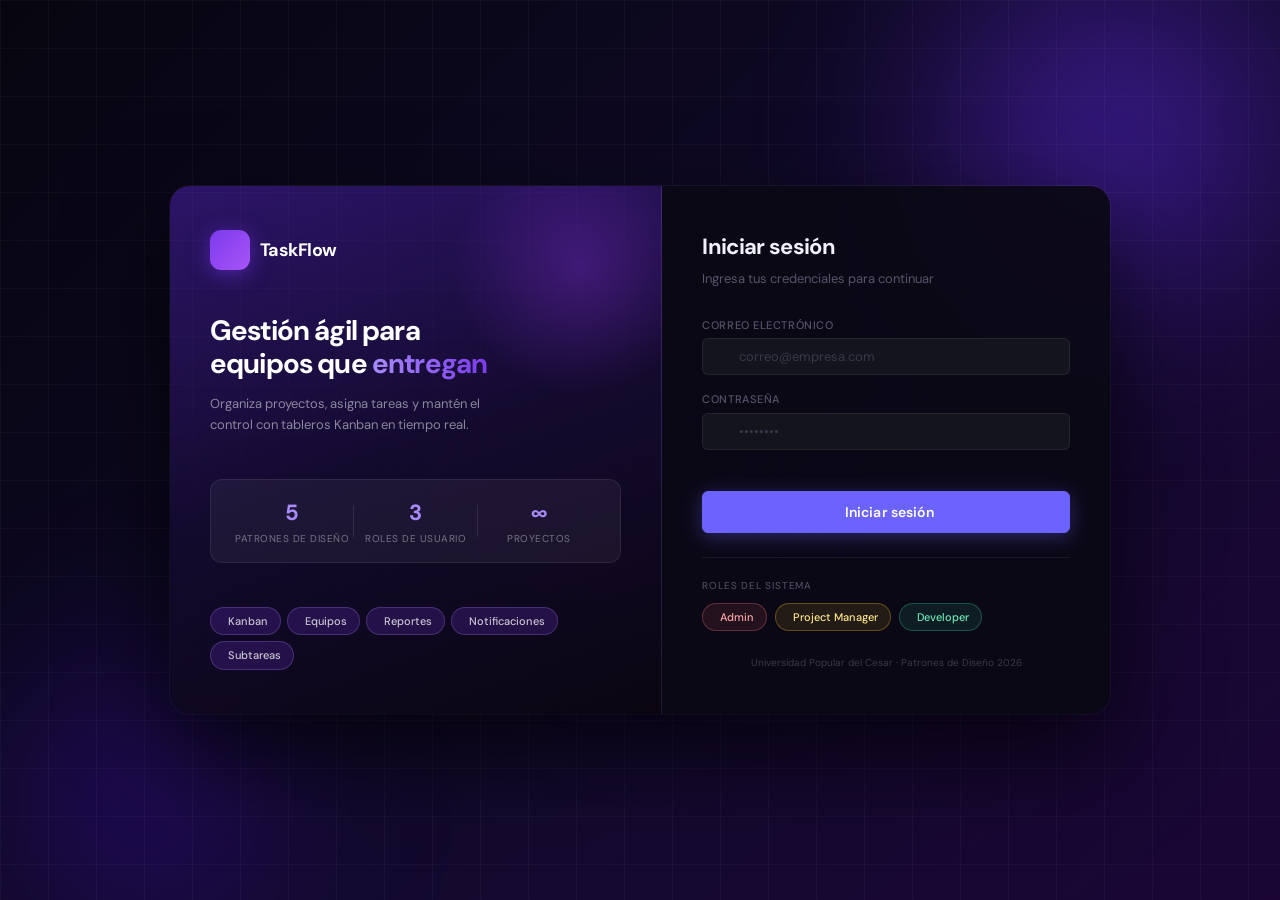
==== commit 5b5b6f2c: "seccion de notificaciones via correo,sms,whatsapp" ====
--- a/frontend/index.html
+++ b/frontend/index.html
@@ -19,7 +19,7 @@
       src="https://unpkg.com/@phosphor-icons/web@2.1.1/src/index.js"
       defer
     ></script>
-    <link rel="stylesheet" href="css/estilos.css" />
+    <link rel="stylesheet" href="css/estilos.css?v=1775694201" />
   </head>
   <body>
     <div class="app" id="app">
@@ -32,14 +32,6 @@
         <div class="topbar-sep" id="topSep" style="display: none"></div>
         <span id="topBreadcrumb" style="display: none"></span>
         <div class="topbar-right">
-          <button
-            class="btn-tema"
-            id="btnTema"
-            onclick="toggleTema()"
-            title="Cambiar tema"
-          >
-            <i class="ph ph-sun"></i>
-          </button>
           <div
             class="topbar-notif"
             id="btnNotif"
@@ -172,6 +164,14 @@
           >
             <span class="nav-ico"><i class="ph ph-bell-simple"></i></span>
             Notificaciones
+          </div>
+          <div
+            class="nav-item"
+            onclick="mostrarPantalla('configuracion')"
+            data-p="configuracion"
+          >
+            <span class="nav-ico"><i class="ph ph-gear"></i></span>
+            Configuración
           </div>
         </div>
       </nav>
@@ -189,6 +189,7 @@
         <div id="slot-historial"></div>
         <div id="slot-notificaciones"></div>
         <div id="slot-perfil"></div>
+        <div id="slot-configuracion"></div>
       </main>
     </div>
 
@@ -371,10 +372,19 @@
     <div class="toast-wrap" id="toastWrap"></div>
 
     <!-- SCRIPTS -->
+    <!-- Configuración de entorno — cambia SOLO esta línea en producción -->
+    <script>
+      // En local: http://localhost:8000/api/v1
+      // En producción: https://tu-backend.railway.app/api/v1
+      window.API_URL = "http://localhost:8000/api/v1";
+    </script>
     <script src="js/app.js"></script>
     <script src="js/tablero.js"></script>
     <script src="js/vistas.js"></script>
+    <script src="js/subtareas.js"></script>
+    <script src="js/parches.js"></script>
     <script src="js/dashboard.js"></script>
+    <script src="js/configuracion.js"></script>
     <script src="js/loader.js"></script>
   </body>
 </html>
--- a/frontend/css/estilos.css
+++ b/frontend/css/estilos.css
@@ -42,6 +42,67 @@
   --topbar-h: 52px;
   --t: all 0.15s cubic-bezier(0.4, 0, 0.2, 1);
 }
+[data-tema="rojo"] {
+  --bg: #0f0508;
+  --s1: #1a0a0d;
+  --s2: #1f0d11;
+  --s3: #250d12;
+  --s4: #2e1018;
+  --b0: rgba(255, 255, 255, 0.04);
+  --b1: rgba(255, 255, 255, 0.07);
+  --b2: rgba(255, 255, 255, 0.12);
+  --b3: rgba(255, 255, 255, 0.2);
+  --t1: #fce7e7;
+  --t2: #c9a0a0;
+  --t3: #8a5a5a;
+  --t4: #5a3535;
+  --a: #f87171;
+  --a2: #fca5a5;
+  --a3: #fecaca;
+  --abg: rgba(248, 113, 113, 0.12);
+  --abg2: rgba(248, 113, 113, 0.2);
+  --green: #34d399;
+  --greenbg: rgba(52, 211, 153, 0.1);
+  --amber: #fbbf24;
+  --amberbg: rgba(251, 191, 36, 0.1);
+  --red: #f43f5e;
+  --redbg: rgba(244, 63, 94, 0.12);
+  --blue: #60a5fa;
+  --bluebg: rgba(96, 165, 250, 0.1);
+  --purple: #a78bfa;
+  --purplebg: rgba(167, 139, 250, 0.1);
+}
+
+[data-tema="azul"] {
+  --bg: #0a1628;
+  --s1: #0f2040;
+  --s2: #162850;
+  --s3: #1e3a6e;
+  --s4: #1a3060;
+  --b0: rgba(255, 255, 255, 0.04);
+  --b1: rgba(255, 255, 255, 0.08);
+  --b2: rgba(255, 255, 255, 0.14);
+  --b3: rgba(255, 255, 255, 0.22);
+  --t1: #dbeafe;
+  --t2: #93c5fd;
+  --t3: #6b8ab0;
+  --t4: #3a5070;
+  --a: #93c5fd;
+  --a2: #bfdbfe;
+  --a3: #dbeafe;
+  --abg: rgba(147, 197, 253, 0.12);
+  --abg2: rgba(147, 197, 253, 0.2);
+  --green: #34d399;
+  --greenbg: rgba(52, 211, 153, 0.1);
+  --amber: #fbbf24;
+  --amberbg: rgba(251, 191, 36, 0.1);
+  --red: #f87171;
+  --redbg: rgba(248, 113, 113, 0.1);
+  --blue: #60a5fa;
+  --bluebg: rgba(96, 165, 250, 0.1);
+  --purple: #a78bfa;
+  --purplebg: rgba(167, 139, 250, 0.1);
+}
 [data-tema="claro"] {
   --bg: #f5f5fa;
   --s1: #ffffff;
@@ -359,799 +420,401 @@
   height: 100%;
   overflow: hidden;
 }
-.login-overlay {
-  position: fixed;
-  inset: 0;
-  z-index: 500;
-  display: flex;
-  align-items: center;
-  justify-content: center;
-  background: var(--bg);
-  transition: background 0.2s;
-}
-.login-overlay.oculto {
-  display: none;
-}
-.login-split {
-  display: grid;
-  grid-template-columns: 1fr 1fr;
-  width: 100%;
-  max-width: 900px;
-  min-height: 520px;
-  background: var(--s1);
-  border: 1px solid var(--b2);
-  border-radius: var(--r3);
-  overflow: hidden;
-  box-shadow: 0 32px 80px rgba(0, 0, 0, 0.6);
-  margin: 20px;
-}
-.login-brand {
-  padding: 44px;
-  display: flex;
-  flex-direction: column;
+/* ══════════════════════════════════════════════════════
+   COMPONENTES CORE
+══════════════════════════════════════════════════════ */
+
+/* ── Utilidades ── */
+.mb8 {
+  margin-bottom: 8px;
+}
+.mb12 {
+  margin-bottom: 12px;
+}
+.mb16 {
+  margin-bottom: 16px;
+}
+.flex {
+  display: flex;
+  align-items: center;
+  gap: 8px;
+}
+.flex-between {
+  display: flex;
+  align-items: center;
   justify-content: space-between;
-  position: relative;
-  overflow: hidden;
-  background: linear-gradient(145deg, #0d0d1a 0%, #14143a 60%, #1a0e2e 100%);
-}
-.login-brand::before {
-  content: "";
-  position: absolute;
-  top: -80px;
-  right: -80px;
-  width: 300px;
-  height: 300px;
-  border-radius: 50%;
-  background: radial-gradient(
-    circle,
-    rgba(108, 99, 255, 0.25) 0%,
-    transparent 70%
-  );
-}
-.login-brand::after {
-  content: "";
-  position: absolute;
-  bottom: -60px;
-  left: -40px;
-  width: 220px;
-  height: 220px;
-  border-radius: 50%;
-  background: radial-gradient(
-    circle,
-    rgba(96, 165, 250, 0.12) 0%,
-    transparent 70%
-  );
-}
-.login-brand-logo {
-  display: flex;
-  align-items: center;
-  gap: 10px;
-  position: relative;
-  z-index: 1;
-}
-.login-brand-icon {
-  width: 36px;
-  height: 36px;
-  background: linear-gradient(135deg, #5b52e8, #8b83ff);
-  border-radius: 9px;
-  display: flex;
-  align-items: center;
-  justify-content: center;
-  font-size: 14px;
-  font-weight: 700;
-  color: #fff;
-  box-shadow: 0 4px 16px rgba(108, 99, 255, 0.5);
-}
-.login-brand-name {
-  font-size: 16px;
-  font-weight: 600;
-  color: #fff;
-  letter-spacing: -0.02em;
-}
-.login-brand-body {
-  position: relative;
-  z-index: 1;
-}
-.login-brand-title {
-  font-size: 26px;
-  font-weight: 600;
-  color: #fff;
-  line-height: 1.2;
-  letter-spacing: -0.03em;
-  margin-bottom: 12px;
-}
-.login-brand-desc {
-  font-size: 13px;
-  color: rgba(255, 255, 255, 0.55);
-  line-height: 1.65;
-  max-width: 260px;
-}
-.login-brand-pills {
-  display: flex;
-  flex-wrap: wrap;
-  gap: 7px;
-  position: relative;
-  z-index: 1;
-}
-.login-brand-pill {
-  display: flex;
-  align-items: center;
-  gap: 6px;
-  padding: 5px 11px;
-  border-radius: 99px;
-  background: rgba(255, 255, 255, 0.07);
-  border: 1px solid rgba(255, 255, 255, 0.12);
-  font-size: 12px;
-  color: rgba(255, 255, 255, 0.8);
-}
-.login-form-panel {
-  padding: 44px;
-  display: flex;
-  flex-direction: column;
-  justify-content: center;
-  background: var(--s1);
-}
-.login-form-title {
-  font-size: 22px;
-  font-weight: 600;
-  letter-spacing: -0.03em;
-  margin-bottom: 4px;
-  color: var(--t1);
-}
-.login-form-sub {
+}
+.txt2 {
   color: var(--t2);
-  font-size: 13px;
-  margin-bottom: 28px;
-}
-.login-divider {
-  display: flex;
-  align-items: center;
-  gap: 10px;
-  margin: 20px 0;
-  color: var(--t3);
-  font-size: 11px;
-  font-family: var(--mono);
-}
-.login-divider::before,
-.login-divider::after {
-  content: "";
-  flex: 1;
+}
+.txt3 {
+  color: var(--t3);
+}
+.txt4 {
+  color: var(--t4);
+}
+.sep {
   height: 1px;
   background: var(--b1);
-}
+  margin: 16px 0;
+}
+.vacío,
+.vacio {
+  color: var(--t3);
+  font-size: 13px;
+  text-align: center;
+  padding: 24px 0;
+}
+.spinner {
+  display: inline-block;
+  width: 16px;
+  height: 16px;
+  border: 2px solid var(--b2);
+  border-top-color: var(--a);
+  border-radius: 50%;
+  animation: spin 0.6s linear infinite;
+}
+@keyframes spin {
+  to {
+    transform: rotate(360deg);
+  }
+}
+
+/* ── Cards ── */
+.card {
+  background: var(--s1);
+  border: 1px solid var(--b1);
+  border-radius: var(--r2);
+  padding: 20px;
+}
+.card-t {
+  font-size: 12px;
+  font-weight: 600;
+  color: var(--t2);
+  text-transform: uppercase;
+  letter-spacing: 0.06em;
+  margin-bottom: 12px;
+  display: flex;
+  align-items: center;
+  gap: 6px;
+}
+
+/* ── Page wrap ── */
 .page-wrap {
   padding: 24px 28px;
-  max-width: 1300px;
+  max-width: 1200px;
+  width: 100%;
+  margin: 0 auto;
 }
 .page-head {
   display: flex;
   align-items: flex-start;
   justify-content: space-between;
   margin-bottom: 20px;
-  gap: 16px;
+  gap: 12px;
 }
 .page-title {
-  font-size: 18px;
+  font-size: 20px;
   font-weight: 600;
-  letter-spacing: -0.025em;
-  color: var(--t1);
+  color: var(--t1);
+  letter-spacing: -0.02em;
 }
 .page-desc {
+  font-size: 12px;
+  color: var(--t3);
+  margin-top: 3px;
+  display: flex;
+  align-items: center;
+  gap: 6px;
+}
+
+/* ── Badges ── */
+.badge {
+  display: inline-flex;
+  align-items: center;
+  gap: 4px;
+  padding: 2px 8px;
+  border-radius: 99px;
+  font-size: 11px;
+  font-weight: 500;
+  white-space: nowrap;
+}
+.badge.bg {
+  background: var(--greenbg);
+  color: var(--green);
+  border: 1px solid rgba(52, 211, 153, 0.2);
+}
+.badge.br {
+  background: var(--redbg);
+  color: var(--red);
+  border: 1px solid rgba(248, 113, 113, 0.2);
+}
+.badge.ba {
+  background: var(--amberbg);
+  color: var(--amber);
+  border: 1px solid rgba(251, 191, 36, 0.2);
+}
+.badge.bb {
+  background: var(--bluebg);
+  color: var(--blue);
+  border: 1px solid rgba(96, 165, 250, 0.2);
+}
+.badge.bp {
+  background: var(--purplebg);
+  color: var(--purple);
+  border: 1px solid rgba(167, 139, 250, 0.2);
+}
+.badge.bi {
+  background: var(--b1);
   color: var(--t2);
-  font-size: 13px;
-  margin-top: 2px;
-}
-.fg {
-  margin-bottom: 14px;
-}
-.flabel {
-  display: block;
-  font-size: 11px;
-  font-weight: 500;
-  color: var(--t3);
-  margin-bottom: 5px;
-  letter-spacing: 0.04em;
-  text-transform: uppercase;
-}
-.finput,
-.fselect,
-.ftextarea {
-  width: 100%;
-  background: var(--s2);
-  border: 1px solid var(--b1);
-  border-radius: var(--r);
-  color: var(--t1);
-  font-family: var(--mono);
-  font-size: 12px;
-  padding: 8px 11px;
-  outline: none;
-  transition:
-    border-color 0.15s,
-    box-shadow 0.15s;
-}
-.finput:focus,
-.fselect:focus,
-.ftextarea:focus {
-  border-color: var(--a);
-  box-shadow: 0 0 0 3px var(--abg);
-}
-.finput::placeholder {
-  color: var(--t3);
-}
-.fselect {
-  cursor: pointer;
-}
-option {
-  background: var(--s2);
-  color: var(--t1);
-}
-.ftextarea {
-  resize: vertical;
-  min-height: 72px;
-  font-family: var(--sans);
-}
-.ferror {
-  color: var(--red);
-  font-size: 11px;
-  font-family: var(--mono);
-  margin-top: 4px;
-}
-.frow {
-  display: grid;
-  grid-template-columns: 1fr 1fr;
-  gap: 12px;
-}
+  border: 1px solid var(--b2);
+}
+
+/* ── Botones ── */
 .btn {
   display: inline-flex;
   align-items: center;
   gap: 6px;
-  padding: 0 13px;
-  height: 32px;
+  padding: 7px 14px;
   border-radius: var(--r);
-  font-family: var(--sans);
   font-size: 13px;
   font-weight: 500;
   cursor: pointer;
   border: 1px solid transparent;
   transition: var(--t);
+  font-family: var(--sans);
   white-space: nowrap;
+  text-decoration: none;
+}
+.btn:disabled {
+  opacity: 0.45;
+  cursor: not-allowed;
 }
 .btn-primary {
   background: var(--a);
   color: #fff;
   border-color: var(--a);
-  box-shadow: 0 1px 4px rgba(108, 99, 255, 0.3);
-}
-.btn-primary:hover {
+}
+.btn-primary:hover:not(:disabled) {
   background: var(--a2);
   border-color: var(--a2);
-  box-shadow: 0 2px 10px rgba(108, 99, 255, 0.45);
-  transform: translateY(-1px);
+  box-shadow: 0 2px 12px var(--abg2);
 }
 .btn-outline {
   background: transparent;
   color: var(--t2);
   border-color: var(--b2);
 }
-.btn-outline:hover {
+.btn-outline:hover:not(:disabled) {
+  background: var(--s3);
+  color: var(--t1);
   border-color: var(--b3);
-  color: var(--t1);
-  background: var(--s3);
 }
 .btn-ghost {
   background: transparent;
-  color: var(--t2);
+  color: var(--t3);
   border-color: transparent;
 }
-.btn-ghost:hover {
+.btn-ghost:hover:not(:disabled) {
   background: var(--s3);
   color: var(--t1);
 }
 .btn-red {
-  background: transparent;
+  background: var(--redbg);
   color: var(--red);
   border-color: rgba(248, 113, 113, 0.25);
 }
-.btn-red:hover {
-  background: var(--redbg);
-  border-color: var(--red);
+.btn-red:hover:not(:disabled) {
+  background: rgba(248, 113, 113, 0.2);
+  border-color: rgba(248, 113, 113, 0.4);
 }
 .btn-sm {
-  height: 28px;
-  padding: 0 10px;
+  padding: 5px 10px;
   font-size: 12px;
 }
 .btn-xs {
-  height: 24px;
-  padding: 0 8px;
-  font-size: 11px;
-  border-radius: 5px;
-}
-.btn:disabled {
-  opacity: 0.35;
-  cursor: not-allowed;
-  transform: none !important;
-  box-shadow: none !important;
+  padding: 3px 8px;
+  font-size: 11px;
 }
 .btn-w {
   width: 100%;
   justify-content: center;
-  height: 38px;
-}
-.spinner {
-  width: 13px;
-  height: 13px;
-  border: 2px solid rgba(255, 255, 255, 0.2);
-  border-top-color: #fff;
-  border-radius: 50%;
-  animation: spin 0.5s linear infinite;
+}
+
+/* ── Formularios ── */
+.fg {
+  display: flex;
+  flex-direction: column;
+  gap: 5px;
+}
+.frow {
+  display: grid;
+  grid-template-columns: 1fr 1fr;
+  gap: 12px;
+}
+.flabel {
+  font-size: 11px;
+  font-weight: 500;
+  color: var(--t3);
+  text-transform: uppercase;
+  letter-spacing: 0.05em;
+}
+.finput {
+  background: var(--s2);
+  border: 1px solid var(--b1);
+  border-radius: var(--r);
+  padding: 9px 12px;
+  font-size: 13px;
+  color: var(--t1);
+  font-family: var(--sans);
+  width: 100%;
+  box-sizing: border-box;
+  transition: var(--t);
+  outline: none;
+}
+.finput:focus {
+  border-color: var(--a);
+  box-shadow: 0 0 0 3px var(--abg);
+}
+.finput::placeholder {
+  color: var(--t4);
+}
+.fselect {
+  background: var(--s2);
+  border: 1px solid var(--b1);
+  border-radius: var(--r);
+  padding: 9px 12px;
+  font-size: 13px;
+  color: var(--t1);
+  font-family: var(--sans);
+  width: 100%;
+  box-sizing: border-box;
+  transition: var(--t);
+  outline: none;
+  cursor: pointer;
+}
+.fselect:focus {
+  border-color: var(--a);
+  box-shadow: 0 0 0 3px var(--abg);
+}
+.ftextarea {
+  background: var(--s2);
+  border: 1px solid var(--b1);
+  border-radius: var(--r);
+  padding: 9px 12px;
+  font-size: 13px;
+  color: var(--t1);
+  font-family: var(--sans);
+  width: 100%;
+  box-sizing: border-box;
+  transition: var(--t);
+  outline: none;
+  resize: vertical;
+  min-height: 80px;
+}
+.ftextarea:focus {
+  border-color: var(--a);
+  box-shadow: 0 0 0 3px var(--abg);
+}
+.ferror {
+  font-size: 11px;
+  color: var(--red);
+  min-height: 14px;
+  margin-top: 2px;
+}
+
+/* ── Toggle ── */
+.toggle {
+  width: 36px;
+  height: 20px;
+  border-radius: 99px;
+  background: var(--s4);
+  cursor: pointer;
+  position: relative;
+  transition: var(--t);
   flex-shrink: 0;
-}
-@keyframes spin {
-  to {
-    transform: rotate(360deg);
-  }
-}
-.card {
-  background: var(--s1);
-  border: 1px solid var(--b1);
-  border-radius: var(--r2);
-  padding: 18px;
-  transition: border-color 0.15s;
-}
-.card:hover {
-  border-color: var(--b2);
-}
-.card-t {
-  font-size: 10px;
-  font-weight: 500;
-  color: var(--t3);
-  letter-spacing: 0.08em;
-  text-transform: uppercase;
-  margin-bottom: 14px;
-}
-.badge {
-  display: inline-flex;
-  align-items: center;
-  padding: 2px 7px;
-  border-radius: 99px;
-  font-family: var(--mono);
-  font-size: 10px;
-  font-weight: 500;
-  letter-spacing: 0.02em;
-}
-.bg {
-  background: var(--greenbg);
-  color: var(--green);
-}
-.ba {
-  background: var(--amberbg);
-  color: var(--amber);
-}
-.br {
-  background: var(--redbg);
-  color: var(--red);
-}
-.bb {
-  background: var(--bluebg);
-  color: var(--blue);
-}
-.bm {
-  background: var(--b0);
-  color: var(--t3);
-}
-.bi {
-  background: var(--abg);
-  color: var(--a2);
-}
-.bv {
-  background: var(--purplebg);
-  color: var(--purple);
-}
-.tabla-wrap {
-  overflow-x: auto;
-}
-table {
-  width: 100%;
-  border-collapse: collapse;
-}
-thead th {
-  font-family: var(--mono);
-  font-size: 10px;
-  color: var(--t3);
-  letter-spacing: 0.07em;
-  text-transform: uppercase;
-  padding: 8px 12px;
-  border-bottom: 1px solid var(--b1);
-  text-align: left;
-  white-space: nowrap;
-  font-weight: 500;
-}
-tbody tr {
-  border-bottom: 1px solid var(--b0);
-  transition: background 0.1s;
-}
-tbody tr:last-child {
-  border-bottom: none;
-}
-tbody tr:hover {
-  background: var(--s2);
-}
-tbody td {
-  padding: 10px 12px;
-  font-size: 13px;
-  vertical-align: middle;
-}
-.stats-row {
-  display: grid;
-  grid-template-columns: repeat(auto-fit, minmax(140px, 1fr));
-  gap: 10px;
-  margin-bottom: 20px;
-}
-.stat {
-  background: var(--s1);
-  border: 1px solid var(--b1);
-  border-radius: var(--r2);
-  padding: 14px 16px;
-  position: relative;
-  overflow: hidden;
-  transition: var(--t);
-  cursor: default;
-}
-.stat:hover {
-  border-color: var(--b2);
-  transform: translateY(-1px);
-}
-.stat::after {
+  border: 1px solid var(--b2);
+}
+.toggle::after {
   content: "";
   position: absolute;
-  bottom: -20px;
-  right: -16px;
-  width: 72px;
-  height: 72px;
+  width: 14px;
+  height: 14px;
   border-radius: 50%;
-  background: radial-gradient(circle, var(--g) 0%, transparent 70%);
-  pointer-events: none;
-}
-.stat-n {
-  font-family: var(--mono);
-  font-size: 9px;
-  font-weight: 500;
-  color: var(--t3);
-  letter-spacing: 0.08em;
-  text-transform: uppercase;
-  margin-bottom: 8px;
-}
-.stat-v {
-  font-size: 26px;
-  font-weight: 600;
-  color: var(--t1);
-  letter-spacing: -0.04em;
-  line-height: 1;
-}
-.kanban-barra {
-  flex-shrink: 0;
-  padding: 10px 20px;
-  border-bottom: 1px solid var(--b1);
-  display: flex;
-  align-items: center;
-  gap: 10px;
-  background: var(--s1);
-}
-.kanban-shell {
-  display: flex;
-  gap: 12px;
-  padding: 16px 20px 20px;
-  overflow-x: auto;
-  overflow-y: hidden;
-  flex: 1;
-  min-height: 0;
-  align-items: stretch;
-  scrollbar-width: thin;
-  scrollbar-color: var(--b2) transparent;
-}
-.kanban-shell::-webkit-scrollbar {
-  height: 5px;
-}
-.kanban-shell::-webkit-scrollbar-track {
-  background: var(--s2);
-  border-radius: 99px;
-}
-.kanban-shell::-webkit-scrollbar-thumb {
-  background: var(--b2);
-  border-radius: 99px;
-}
-.kanban-shell::-webkit-scrollbar-thumb:hover {
+  background: #fff;
+  top: 2px;
+  left: 2px;
+  transition: var(--t);
+}
+.toggle.on {
   background: var(--a);
-}
-.k-col {
-  flex-shrink: 0;
-  width: 264px;
-  background: var(--s2);
-  border: 1px solid var(--b1);
-  border-radius: var(--r2);
-  display: flex;
-  flex-direction: column;
-  min-height: 200px;
-  transition: border-color 0.15s;
-}
-.k-col.drag-over {
   border-color: var(--a);
-  background: var(--abg);
-}
-.k-col-head {
-  padding: 10px 12px;
-  display: flex;
-  align-items: center;
-  justify-content: space-between;
-  border-bottom: 1px solid var(--b0);
-  flex-shrink: 0;
-}
-.k-col-title {
-  font-size: 12px;
-  font-weight: 500;
-  display: flex;
-  align-items: center;
-  gap: 7px;
-  color: var(--t1);
-}
-.k-col-dot {
-  width: 6px;
-  height: 6px;
-  border-radius: 50%;
-  flex-shrink: 0;
-}
-.k-col-cnt {
-  font-family: var(--mono);
-  font-size: 10px;
-  color: var(--t3);
-  background: var(--s4);
-  padding: 1px 6px;
-  border-radius: 99px;
-}
-.k-wip {
-  font-family: var(--mono);
-  font-size: 9px;
-  color: var(--amber);
-  padding: 3px 12px 0;
-  flex-shrink: 0;
-}
-.k-cards {
-  padding: 8px;
-  display: flex;
-  flex-direction: column;
-  gap: 6px;
-  overflow-y: auto;
-  flex: 1;
-  min-height: 60px;
-}
-.k-card {
-  background: var(--s1);
-  border: 1px solid var(--b1);
-  border-radius: var(--r);
-  padding: 10px;
-  cursor: grab;
-  user-select: none;
-  transition: var(--t);
-}
-.k-card:active {
-  cursor: grabbing;
-}
-.k-card:hover {
-  border-color: var(--b2);
-  transform: translateY(-1px);
-  box-shadow: 0 4px 16px rgba(0, 0, 0, 0.35);
-}
-.k-card.dragging {
-  opacity: 0.3;
-  transform: scale(0.97);
-  border-color: var(--a);
-}
-.k-card.drag-placeholder {
-  border: 2px dashed var(--a);
-  background: var(--abg);
-  opacity: 0.5;
-  pointer-events: none;
-}
-.k-card-title {
-  font-size: 13px;
-  font-weight: 500;
-  margin-bottom: 8px;
-  line-height: 1.4;
-  color: var(--t1);
-}
-.k-card-meta {
-  display: flex;
-  align-items: center;
-  justify-content: space-between;
-  gap: 5px;
-}
-.k-card-id {
-  font-family: var(--mono);
-  font-size: 9px;
-  color: var(--t3);
-}
-.k-card-tags {
-  display: flex;
-  gap: 4px;
-  flex-wrap: wrap;
-  margin-bottom: 7px;
-}
-.k-add {
-  margin: 5px 8px 8px;
-  padding: 6px;
-  border-radius: var(--r);
-  border: 1px dashed var(--b1);
-  font-size: 11px;
-  color: var(--t3);
-  text-align: center;
-  cursor: pointer;
-  transition: var(--t);
-  flex-shrink: 0;
-  display: flex;
-  align-items: center;
-  justify-content: center;
-  gap: 5px;
-}
-.k-add:hover {
-  border-color: var(--a);
-  color: var(--a2);
-  background: var(--abg);
-}
-.k-col-nueva {
-  flex-shrink: 0;
-  width: 220px;
-  min-width: 220px;
-  background: transparent;
-  border: 1.5px dashed var(--b1);
-  border-radius: var(--r2);
-  display: flex;
-  flex-direction: column;
-  align-items: center;
-  justify-content: center;
-  gap: 6px;
-  cursor: pointer;
-  transition: var(--t);
-  min-height: 200px;
-  color: var(--t3);
-  font-size: 12px;
-}
-.k-col-nueva:hover {
-  border-color: var(--a);
-  color: var(--a2);
-  background: var(--abg);
-}
-.k-col-nueva-icon {
-  font-size: 22px;
-  line-height: 1;
-}
-.prio {
-  width: 6px;
-  height: 6px;
-  border-radius: 50%;
-  flex-shrink: 0;
-}
-.p-baja {
-  background: var(--green);
-}
-.p-media {
-  background: var(--amber);
-}
-.p-alta {
-  background: var(--red);
-}
-.p-urgente {
-  background: var(--purple);
-}
+}
+.toggle.on::after {
+  transform: translateX(16px);
+}
+
+/* ── Avatares ── */
 .avatar {
   width: 28px;
   height: 28px;
   border-radius: 50%;
-  background: linear-gradient(135deg, var(--a), var(--a2));
-  display: inline-flex;
+  background: var(--abg);
+  color: var(--a2);
+  font-size: 11px;
+  font-weight: 600;
+  display: flex;
   align-items: center;
   justify-content: center;
-  font-size: 10px;
-  font-weight: 600;
-  color: #fff;
   flex-shrink: 0;
+  border: 1px solid var(--abg2);
+  font-family: var(--sans);
 }
 .avatar-sm {
-  width: 22px;
-  height: 22px;
+  width: 24px;
+  height: 24px;
   font-size: 9px;
 }
+.avatar-lg {
+  width: 48px;
+  height: 48px;
+  font-size: 16px;
+}
 .avatar-group {
   display: flex;
+  gap: -4px;
 }
 .avatar-group .avatar {
-  margin-left: -5px;
   border: 2px solid var(--s1);
+  margin-left: -6px;
 }
 .avatar-group .avatar:first-child {
   margin-left: 0;
 }
-.avatar-foto {
-  width: 28px;
-  height: 28px;
-  border-radius: 50%;
-  object-fit: cover;
-  border: 2px solid var(--b2);
-  flex-shrink: 0;
-}
-.avatar-foto.lg {
-  width: 68px;
-  height: 68px;
-}
-.avatar-upload {
-  position: relative;
-  display: inline-block;
-  cursor: pointer;
-}
-.avatar-upload input[type="file"] {
-  display: none;
-}
-.avatar-upload-overlay {
-  position: absolute;
-  inset: 0;
-  border-radius: 50%;
-  background: rgba(0, 0, 0, 0.55);
-  display: none;
-  align-items: center;
-  justify-content: center;
-  font-size: 10px;
-  color: #fff;
-}
-.avatar-upload:hover .avatar-upload-overlay {
-  display: flex;
-}
+
+/* ── Progress bars ── */
 .prog {
-  height: 3px;
-  background: var(--s3);
+  height: 4px;
+  background: var(--b1);
   border-radius: 99px;
   overflow: hidden;
 }
 .prog-bar {
   height: 100%;
+  background: var(--a);
   border-radius: 99px;
-  background: var(--a);
-  transition: width 0.3s;
-}
-.prow {
-  display: grid;
-  grid-template-columns: 1fr auto auto;
-  align-items: center;
-  gap: 20px;
-  padding: 13px 0;
-  border-bottom: 1px solid var(--b0);
-  transition: background 0.1s;
-}
-.prow:last-child {
-  border-bottom: none;
-}
-.prow-name {
-  font-size: 13px;
-  font-weight: 500;
-  margin-bottom: 2px;
-  color: var(--t1);
-}
-.prow-desc {
-  font-size: 12px;
-  color: var(--t3);
-}
-.prow-prog {
-  margin-top: 6px;
-  max-width: 140px;
-}
+  transition: width 0.3s ease;
+}
+
+/* ── Overlays y modales ── */
 .overlay {
   display: none;
   position: fixed;
   inset: 0;
-  background: rgba(0, 0, 0, 0.65);
+  background: rgba(0, 0, 0, 0.7);
   z-index: 200;
   align-items: center;
   justify-content: center;
-  backdrop-filter: blur(4px);
 }
 .overlay.open {
   display: flex;
@@ -1166,169 +829,124 @@
   max-height: 88vh;
   overflow-y: auto;
   box-shadow: 0 24px 64px rgba(0, 0, 0, 0.6);
-  animation: modalIn 0.2s cubic-bezier(0.34, 1.2, 0.64, 1);
+  will-change: opacity, transform;
+  animation: modalIn 0.15s ease-out;
 }
 @keyframes modalIn {
   from {
     opacity: 0;
-    transform: scale(0.95) translateY(10px);
+    transform: translateY(8px);
   }
   to {
     opacity: 1;
-    transform: scale(1) translateY(0);
+    transform: translateY(0);
   }
 }
 .modal-t {
   font-size: 15px;
   font-weight: 600;
-  margin-bottom: 18px;
-  letter-spacing: -0.02em;
-}
-.modal-actions {
-  display: flex;
+  color: var(--t1);
+  margin-bottom: 16px;
+  display: flex;
+  align-items: center;
   gap: 8px;
-  justify-content: flex-end;
-  margin-top: 18px;
-  border-top: 1px solid var(--b1);
-  padding-top: 16px;
-}
-.notif-item {
-  display: flex;
-  gap: 11px;
-  align-items: flex-start;
-  padding: 11px 0;
+}
+
+/* ── Tablas ── */
+.tabla-wrap {
+  overflow-x: auto;
+}
+table {
+  width: 100%;
+  border-collapse: collapse;
+  font-size: 13px;
+}
+thead {
+  background: var(--s2);
+}
+th {
+  padding: 9px 12px;
+  text-align: left;
+  font-size: 11px;
+  font-weight: 600;
+  color: var(--t3);
+  text-transform: uppercase;
+  letter-spacing: 0.05em;
+  border-bottom: 1px solid var(--b1);
+}
+td {
+  padding: 10px 12px;
   border-bottom: 1px solid var(--b0);
-  transition: background 0.1s;
-}
-.notif-item:last-child {
+  color: var(--t2);
+  vertical-align: middle;
+}
+tr:last-child td {
   border-bottom: none;
 }
-.notif-ico {
-  width: 28px;
-  height: 28px;
+tr:hover td {
+  background: var(--s2);
+}
+
+/* ── Tabs ── */
+.htab {
+  display: flex;
+  align-items: center;
+  gap: 5px;
+  padding: 7px 12px;
   border-radius: var(--r);
+  font-size: 12px;
+  font-weight: 500;
+  color: var(--t3);
+  cursor: pointer;
+  border: none;
+  background: none;
+  transition: var(--t);
+  font-family: var(--sans);
+}
+.htab:hover {
+  color: var(--t1);
   background: var(--s3);
-  display: flex;
-  align-items: center;
-  justify-content: center;
-  font-size: 13px;
-  flex-shrink: 0;
-}
-.notif-txt {
-  font-size: 13px;
-  line-height: 1.5;
-  color: var(--t2);
-}
-.notif-ts {
-  font-family: var(--mono);
-  font-size: 9px;
-  color: var(--t3);
-  margin-top: 2px;
-}
-.notif-unread .notif-ico {
+}
+.htab.activo {
+  color: var(--a2);
   background: var(--abg);
-  border: 1px solid var(--a);
-  color: var(--a2);
-}
-.notif-unread .notif-txt {
-  color: var(--t1);
-  font-weight: 500;
-}
-.toggle {
-  width: 32px;
-  height: 18px;
-  border-radius: 99px;
-  background: var(--s3);
+}
+.hpanel {
+  display: none;
+}
+.hpanel.activo {
+  display: block;
+}
+
+/* ── Timeline ── */
+.timeline {
+  display: flex;
+  flex-direction: column;
+  gap: 0;
   position: relative;
-  cursor: pointer;
-  transition: background 0.2s;
-  flex-shrink: 0;
-  border: 1px solid var(--b1);
-}
-.toggle.on {
-  background: var(--a);
-  border-color: var(--a);
-}
-.toggle::after {
+}
+.timeline::before {
   content: "";
   position: absolute;
-  width: 12px;
-  height: 12px;
-  border-radius: 50%;
-  background: #fff;
-  top: 2px;
-  left: 2px;
-  transition: left 0.18s cubic-bezier(0.34, 1.4, 0.64, 1);
-}
-.toggle.on::after {
-  left: 16px;
-}
-.htabs {
-  display: flex;
-  gap: 1px;
-  background: var(--s2);
-  border: 1px solid var(--b1);
-  border-radius: var(--r);
-  padding: 3px;
-  margin-bottom: 14px;
-}
-.htab {
-  flex: 1;
-  padding: 5px 10px;
-  border-radius: 5px;
-  font-size: 12px;
-  font-weight: 500;
-  text-align: center;
-  cursor: pointer;
-  color: var(--t3);
-  transition: var(--t);
-  border: none;
-  background: none;
-  font-family: var(--sans);
-  white-space: nowrap;
-}
-.htab.activo {
-  background: var(--s1);
-  color: var(--t1);
-  box-shadow: 0 1px 4px rgba(0, 0, 0, 0.25);
-}
-.htab:hover:not(.activo) {
-  color: var(--t2);
-}
-.hpanel {
-  display: none;
-}
-.hpanel.activo {
-  display: block;
-}
-.filtro-barra {
-  display: flex;
-  gap: 7px;
-  margin-bottom: 14px;
-  flex-wrap: wrap;
-}
-.filtro-barra .finput,
-.filtro-barra .fselect {
-  padding: 5px 10px;
-  font-size: 12px;
-}
-.timeline {
-  padding-left: 18px;
-  border-left: 1px solid var(--b1);
+  left: 10px;
+  top: 0;
+  bottom: 0;
+  width: 1px;
+  background: var(--b1);
 }
 .tl-item {
+  padding: 10px 10px 10px 28px;
   position: relative;
-  padding: 0 0 14px 18px;
 }
 .tl-item::before {
   content: "";
   position: absolute;
-  left: -4px;
-  top: 4px;
-  width: 7px;
-  height: 7px;
+  left: 6px;
+  top: 14px;
+  width: 9px;
+  height: 9px;
   border-radius: 50%;
-  background: var(--b2);
+  background: var(--b3);
   border: 2px solid var(--s1);
 }
 .tl-item.reciente::before {
@@ -1339,54 +957,199 @@
   color: var(--t1);
 }
 .tl-meta {
-  font-family: var(--mono);
-  font-size: 10px;
+  font-size: 11px;
   color: var(--t3);
   margin-top: 3px;
   display: flex;
   align-items: center;
-  gap: 5px;
-}
-.resp-lista {
-  display: flex;
-  flex-wrap: wrap;
-  gap: 6px;
-  margin-top: 7px;
-}
-.resp-chip {
-  display: flex;
-  align-items: center;
-  gap: 5px;
-  padding: 3px 9px 3px 5px;
+  gap: 4px;
+}
+
+/* ── Proyectos ── */
+.prow {
+  display: flex;
+  align-items: center;
+  gap: 12px;
+  padding: 14px 0;
+  border-bottom: 1px solid var(--b0);
+}
+.prow:last-child {
+  border-bottom: none;
+}
+.prow-name {
+  font-size: 14px;
+  font-weight: 500;
+  color: var(--t1);
+}
+.prow-desc {
+  font-size: 12px;
+  color: var(--t3);
+  margin: 3px 0 6px;
+}
+.prow-prog {
+  width: 180px;
+}
+
+/* ── Kanban ── */
+.kanban {
+  display: flex;
+  gap: 14px;
+  overflow-x: auto;
+  padding: 4px 2px 12px;
+  flex: 1;
+  align-items: flex-start;
+}
+.kanban::-webkit-scrollbar {
+  height: 6px;
+}
+.kanban::-webkit-scrollbar-track {
+  background: transparent;
+}
+.kanban::-webkit-scrollbar-thumb {
+  background: var(--b2);
+  border-radius: 99px;
+}
+.col-kanban {
+  min-width: 260px;
+  max-width: 280px;
+  flex-shrink: 0;
+  display: flex;
+  flex-direction: column;
+  gap: 8px;
   background: var(--s2);
   border: 1px solid var(--b1);
+  border-radius: var(--r2);
+  padding: 12px;
+}
+.col-header {
+  display: flex;
+  align-items: center;
+  justify-content: space-between;
+  margin-bottom: 4px;
+}
+.col-nombre {
+  font-size: 12px;
+  font-weight: 600;
+  color: var(--t2);
+  text-transform: uppercase;
+  letter-spacing: 0.06em;
+}
+.col-badge {
+  background: var(--b1);
+  color: var(--t3);
   border-radius: 99px;
-  font-size: 11px;
-  font-weight: 500;
+  padding: 1px 7px;
+  font-size: 11px;
+  font-weight: 600;
+}
+.col-body {
+  display: flex;
+  flex-direction: column;
+  gap: 7px;
+  min-height: 40px;
+}
+.col-add {
+  width: 100%;
+  padding: 7px;
+  border: 1px dashed var(--b2);
+  border-radius: var(--r);
+  background: transparent;
+  color: var(--t3);
+  font-size: 12px;
   cursor: pointer;
   transition: var(--t);
-  color: var(--t2);
-}
-.resp-chip:hover {
-  border-color: var(--b2);
-  color: var(--t1);
-}
-.resp-chip.sel {
+  display: flex;
+  align-items: center;
+  justify-content: center;
+  gap: 5px;
+  font-family: var(--sans);
+  margin-top: 4px;
+}
+.col-add:hover {
+  border-color: var(--a);
+  color: var(--a);
   background: var(--abg);
-  border-color: var(--a);
-  color: var(--a2);
-}
-.mencion {
-  display: inline-flex;
-  align-items: center;
+}
+
+/* ── Tarjetas de tarea (Kanban) ── */
+.tarea-card {
+  background: var(--s1);
+  border: 1px solid var(--b1);
+  border-radius: var(--r);
+  padding: 11px 12px;
+  cursor: grab;
+  transition: var(--t);
+  display: flex;
+  flex-direction: column;
+  gap: 7px;
+}
+.tarea-card:hover {
+  border-color: var(--b3);
+  transform: translateY(-1px);
+  box-shadow: 0 4px 16px rgba(0, 0, 0, 0.3);
+}
+.tarea-card.dragging {
+  opacity: 0.4;
+  cursor: grabbing;
+}
+.tarea-card-titulo {
+  font-size: 13px;
+  font-weight: 500;
+  color: var(--t1);
+  line-height: 1.35;
+}
+.tarea-card-meta {
+  display: flex;
+  align-items: center;
+  justify-content: space-between;
+  gap: 6px;
+}
+.tarea-card-acciones {
+  display: none;
+  gap: 4px;
+}
+.tarea-card:hover .tarea-card-acciones {
+  display: flex;
+}
+
+/* ── Notificaciones ── */
+.notif-item {
+  display: flex;
+  align-items: flex-start;
+  gap: 12px;
+  padding: 12px 0;
+  border-bottom: 1px solid var(--b0);
+  transition: var(--t);
+}
+.notif-item:last-child {
+  border-bottom: none;
+}
+.notif-item.notif-unread {
   background: var(--abg);
-  color: var(--a2);
-  border-radius: 4px;
-  padding: 0 5px;
-  font-size: 11px;
-  font-weight: 500;
-  font-family: var(--mono);
-}
+  margin: 0 -12px;
+  padding: 12px 12px;
+  border-radius: var(--r);
+}
+.notif-ico {
+  font-size: 20px;
+  flex-shrink: 0;
+  margin-top: 1px;
+  min-width: 24px;
+  text-align: center;
+}
+.notif-txt {
+  font-size: 13px;
+  color: var(--t1);
+  line-height: 1.45;
+}
+.notif-ts {
+  font-size: 10px;
+  color: var(--t3);
+  margin-top: 4px;
+  font-family: var(--mono);
+}
+
+/* ── Menciones ── */
 .input-menciones-wrap {
   position: relative;
 }
@@ -1394,220 +1157,825 @@
   position: absolute;
   bottom: 100%;
   left: 0;
+  right: 0;
   background: var(--s2);
   border: 1px solid var(--b2);
-  border-radius: var(--r2);
-  min-width: 200px;
-  max-height: 180px;
+  border-radius: var(--r);
+  margin-bottom: 4px;
+  max-height: 160px;
   overflow-y: auto;
-  z-index: 300;
-  box-shadow: 0 8px 32px rgba(0, 0, 0, 0.5);
+  z-index: 50;
   display: none;
-}
-.sugerencias-menciones.visible {
+  box-shadow: 0 8px 24px rgba(0, 0, 0, 0.4);
+}
+.sugerencias-menciones.abierto {
   display: block;
 }
 .sug-item {
+  padding: 7px 12px;
+  font-size: 12px;
+  color: var(--t1);
+  cursor: pointer;
   display: flex;
   align-items: center;
   gap: 8px;
-  padding: 7px 12px;
-  cursor: pointer;
-  font-size: 12px;
-  transition: background 0.1s;
+  transition: var(--t);
 }
 .sug-item:hover,
 .sug-item.activo {
   background: var(--abg);
   color: var(--a2);
 }
-.comentario-item {
-  padding: 11px 0;
-  border-bottom: 1px solid var(--b0);
-}
-.comentario-item:last-child {
-  border-bottom: none;
-}
-.comentario-header {
-  display: flex;
-  align-items: center;
+.mencion {
+  color: var(--a2);
+  font-weight: 500;
+}
+
+/* ── Responsables chip ── */
+.resp-chip {
+  display: flex;
+  align-items: center;
+  gap: 7px;
+  padding: 6px 10px;
+  border: 1px solid var(--b1);
+  border-radius: var(--r);
+  cursor: pointer;
+  font-size: 12px;
+  color: var(--t2);
+  transition: var(--t);
+}
+.resp-chip:hover {
+  border-color: var(--a);
+  color: var(--t1);
+}
+.resp-chip.sel {
+  border-color: var(--a);
+  background: var(--abg);
+  color: var(--a2);
+}
+
+/* ── Paginación ── */
+.paginacion {
+  display: flex;
+  align-items: center;
+  justify-content: center;
+  gap: 6px;
+  padding: 12px 0;
+  flex-wrap: wrap;
+}
+.pag-btn {
+  padding: 5px 10px;
+  border-radius: var(--r);
+  font-size: 12px;
+  font-weight: 500;
+  cursor: pointer;
+  border: 1px solid var(--b2);
+  background: var(--s2);
+  color: var(--t2);
+  transition: var(--t);
+  font-family: var(--sans);
+}
+.pag-btn:hover {
+  border-color: var(--a);
+  color: var(--a);
+}
+.pag-btn.activo {
+  background: var(--a);
+  color: #fff;
+  border-color: var(--a);
+}
+.pag-btn:disabled {
+  opacity: 0.4;
+  cursor: not-allowed;
+}
+.pag-info {
+  font-size: 11px;
+  color: var(--t3);
+  font-family: var(--mono);
+}
+
+/* ── Registro rol ── */
+.registro-wrap {
+  display: grid;
+  grid-template-columns: 1fr 1fr;
+  min-height: 100vh;
+}
+.registro-left {
+  background: linear-gradient(160deg, var(--s2) 0%, var(--s1) 100%);
+  padding: 48px;
+  display: flex;
+  flex-direction: column;
+  justify-content: center;
+  gap: 28px;
+  border-right: 1px solid var(--b1);
+}
+.registro-right {
+  padding: 48px;
+  display: flex;
+  flex-direction: column;
+  justify-content: center;
+  gap: 20px;
+}
+.registro-rol-opt {
+  padding: 14px;
+  border: 1px solid var(--b1);
+  border-radius: var(--r2);
+  cursor: pointer;
+  transition: var(--t);
+}
+.registro-rol-opt:hover {
+  border-color: var(--b3);
+  background: var(--s3);
+}
+.registro-rol-opt.activo {
+  border-color: var(--a);
+  background: var(--abg);
+}
+.registro-rol-titulo {
+  font-size: 13px;
+  font-weight: 600;
+  color: var(--t1);
+  margin-bottom: 3px;
+}
+.registro-rol-desc {
+  font-size: 11px;
+  color: var(--t3);
+}
+
+/* ── Perfil layout ── */
+.perfil-wrap {
+  display: grid;
+  grid-template-columns: 280px 1fr;
+  gap: 20px;
+  align-items: start;
+}
+.perfil-avatar-card {
+  background: var(--s2);
+  border: 1px solid var(--b1);
+  border-radius: var(--r2);
+  padding: 24px;
+  text-align: center;
+  display: flex;
+  flex-direction: column;
+  align-items: center;
+  gap: 12px;
+}
+.perfil-avatar-upload {
+  position: relative;
+  cursor: pointer;
+  display: inline-block;
+}
+.perfil-foto {
+  width: 80px;
+  height: 80px;
+  border-radius: 50%;
+  object-fit: cover;
+  border: 2px solid var(--b2);
+}
+.perfil-avatar-inic {
+  width: 80px;
+  height: 80px;
+  border-radius: 50%;
+  background: var(--abg);
+  color: var(--a2);
+  font-size: 28px;
+  font-weight: 700;
+  display: flex;
+  align-items: center;
+  justify-content: center;
+  border: 2px solid var(--abg2);
+}
+.perfil-avatar-overlay {
+  position: absolute;
+  inset: 0;
+  border-radius: 50%;
+  background: rgba(0, 0, 0, 0.6);
+  display: flex;
+  align-items: center;
+  justify-content: center;
+  opacity: 0;
+  transition: var(--t);
+  color: #fff;
+  font-size: 18px;
+}
+.perfil-avatar-upload:hover .perfil-avatar-overlay {
+  opacity: 1;
+}
+.perfil-nombre {
+  font-size: 15px;
+  font-weight: 600;
+  color: var(--t1);
+}
+.perfil-rol {
+  font-size: 11px;
+  color: var(--t3);
+  font-family: var(--mono);
+}
+.perfil-email {
+  font-size: 12px;
+  color: var(--t3);
+}
+.perfil-stats {
+  display: grid;
+  grid-template-columns: 1fr 1fr 1fr;
   gap: 8px;
-  margin-bottom: 5px;
-}
-.comentario-autor {
-  font-size: 13px;
-  font-weight: 500;
-  color: var(--t1);
-}
-.comentario-fecha {
-  font-family: var(--mono);
-  font-size: 9px;
-  color: var(--t3);
-}
-.comentario-cuerpo {
-  font-size: 13px;
-  line-height: 1.6;
-  color: var(--t2);
-}
-.paginacion {
-  display: flex;
-  align-items: center;
-  justify-content: center;
-  gap: 3px;
-  margin-top: 14px;
-  padding-top: 12px;
-  border-top: 1px solid var(--b1);
-}
-.pag-btn {
-  min-width: 30px;
-  height: 30px;
+  width: 100%;
+  margin-top: 4px;
+}
+.perfil-stat {
+  text-align: center;
+  padding: 8px;
+  background: var(--s3);
   border-radius: var(--r);
   border: 1px solid var(--b1);
-  background: transparent;
+}
+.perfil-stat-n {
+  font-size: 18px;
+  font-weight: 700;
+  color: var(--a2);
+}
+.perfil-stat-l {
+  font-size: 10px;
+  color: var(--t3);
+  margin-top: 2px;
+}
+.perfil-section-title {
+  font-size: 12px;
+  font-weight: 600;
   color: var(--t2);
-  font-family: var(--mono);
-  font-size: 11px;
-  cursor: pointer;
-  transition: var(--t);
+  text-transform: uppercase;
+  letter-spacing: 0.06em;
+  margin-bottom: 14px;
+  display: flex;
+  align-items: center;
+  gap: 6px;
+}
+.perfil-info-row {
+  display: flex;
+  align-items: center;
+  justify-content: space-between;
+  padding: 10px 0;
+  border-bottom: 1px solid var(--b0);
+}
+.perfil-info-row:last-child {
+  border-bottom: none;
+}
+.perfil-info-label {
+  font-size: 12px;
+  color: var(--t3);
+}
+.perfil-info-val {
+  font-size: 13px;
+  color: var(--t1);
+  font-family: var(--mono);
+}
+
+/* ── Sprint reporte ── */
+.sprint-reporte {
+  display: flex;
+  flex-direction: column;
+  gap: 16px;
+}
+.sprint-header {
+  display: flex;
+  align-items: center;
+  justify-content: space-between;
+  gap: 12px;
+  padding: 16px;
+  background: var(--s2);
+  border-radius: var(--r2);
+  border: 1px solid var(--b1);
+}
+.sprint-titulo {
+  font-size: 16px;
+  font-weight: 600;
+  color: var(--t1);
+  display: flex;
+  align-items: center;
+  gap: 8px;
+}
+.sprint-sub {
+  font-size: 12px;
+  color: var(--t3);
+  margin-top: 3px;
+}
+.sprint-progreso-circ {
+  position: relative;
   display: flex;
   align-items: center;
   justify-content: center;
 }
-.pag-btn:hover {
-  border-color: var(--b2);
-  color: var(--t1);
-  background: var(--s3);
-}
-.pag-btn.activo {
-  background: var(--a);
-  border-color: var(--a);
-  color: #fff;
-}
-.pag-btn:disabled {
-  opacity: 0.3;
-  cursor: not-allowed;
-}
-.pag-info {
-  font-family: var(--mono);
-  font-size: 10px;
-  color: var(--t3);
-  padding: 0 6px;
-}
-.toast-wrap {
-  position: fixed;
-  bottom: 20px;
-  right: 20px;
-  z-index: 400;
+.sprint-pct-txt {
+  position: absolute;
+  font-size: 11px;
+  font-weight: 700;
+  color: var(--a2);
+  font-family: var(--mono);
+}
+.sprint-kpis {
+  display: grid;
+  grid-template-columns: repeat(4, 1fr);
+  gap: 10px;
+}
+.sprint-kpi {
+  background: var(--s2);
+  border: 1px solid var(--b1);
+  border-radius: var(--r2);
+  padding: 14px;
+  text-align: center;
   display: flex;
   flex-direction: column;
-  gap: 7px;
-}
-.toast {
-  background: var(--s2);
-  border: 1px solid var(--b2);
-  border-radius: var(--r2);
-  padding: 9px 14px;
-  font-size: 12px;
-  min-width: 220px;
-  animation: toastIn 0.22s cubic-bezier(0.34, 1.2, 0.64, 1);
-  display: flex;
-  align-items: center;
-  gap: 8px;
-  box-shadow: 0 6px 24px rgba(0, 0, 0, 0.4);
-  color: var(--t1);
-}
-.toast.ok {
-  border-left: 3px solid var(--green);
-}
-.toast.ok::before {
-  content: "✓";
-  color: var(--green);
+  align-items: center;
+  gap: 6px;
+}
+.sprint-kpi i {
+  font-size: 20px;
+}
+.sprint-kpi-v {
+  font-size: 22px;
   font-weight: 700;
-}
-.toast.err {
-  border-left: 3px solid var(--red);
-}
-.toast.err::before {
-  content: "✕";
-  color: var(--red);
-  font-weight: 700;
-}
-@keyframes toastIn {
-  from {
-    opacity: 0;
-    transform: translateX(18px);
-  }
-  to {
-    opacity: 1;
-    transform: translateX(0);
-  }
-}
-.vacío {
-  text-align: center;
-  padding: 40px;
-  color: var(--t3);
-  font-family: var(--mono);
-  font-size: 12px;
-}
-.g2 {
+  color: var(--t1);
+}
+.sprint-kpi-l {
+  font-size: 11px;
+  color: var(--t3);
+}
+.sprint-dos-col {
   display: grid;
   grid-template-columns: 1fr 1fr;
-  gap: 14px;
-}
-.g3 {
-  display: grid;
-  grid-template-columns: 1fr 1fr 1fr;
-  gap: 14px;
-}
-.flex {
+  gap: 16px;
+}
+.sprint-section-t {
+  font-size: 12px;
+  font-weight: 600;
+  color: var(--t2);
+  text-transform: uppercase;
+  letter-spacing: 0.05em;
+  margin-bottom: 10px;
+  display: flex;
+  align-items: center;
+  gap: 6px;
+}
+.sprint-bar-row {
   display: flex;
   align-items: center;
   gap: 8px;
-}
-.flex-between {
-  display: flex;
-  align-items: center;
-  justify-content: space-between;
-}
-.mb8 {
+  margin-bottom: 6px;
+}
+.sprint-bar-label {
+  font-size: 11px;
+  color: var(--t3);
+  width: 80px;
+  flex-shrink: 0;
+  white-space: nowrap;
+  overflow: hidden;
+  text-overflow: ellipsis;
+}
+.sprint-bar-track {
+  flex: 1;
+  height: 6px;
+  background: var(--b1);
+  border-radius: 99px;
+  overflow: hidden;
+}
+.sprint-bar-fill {
+  height: 100%;
+  background: var(--a);
+  border-radius: 99px;
+  transition: width 0.3s;
+}
+.sprint-bar-val {
+  font-size: 11px;
+  color: var(--t2);
+  font-family: var(--mono);
+  width: 20px;
+  text-align: right;
+  flex-shrink: 0;
+}
+
+/* ── Métricas barras ── */
+.metrica-row {
+  display: flex;
+  align-items: center;
+  gap: 10px;
   margin-bottom: 8px;
 }
-.mb16 {
-  margin-bottom: 16px;
-}
-.mb24 {
-  margin-bottom: 24px;
-}
-.sep {
-  height: 1px;
+.metrica-label {
+  font-size: 12px;
+  color: var(--t3);
+  width: 100px;
+  flex-shrink: 0;
+  white-space: nowrap;
+  overflow: hidden;
+  text-overflow: ellipsis;
+}
+.metrica-bar-track {
+  flex: 1;
+  height: 8px;
   background: var(--b1);
-  margin: 14px 0;
-}
-.txt2 {
+  border-radius: 99px;
+  overflow: hidden;
+}
+.metrica-bar-fill {
+  height: 100%;
+  background: var(--a);
+  border-radius: 99px;
+  transition: width 0.4s;
+}
+.metrica-cant {
+  font-size: 12px;
   color: var(--t2);
-  font-size: 12px;
-}
-.txt3 {
-  color: var(--t3);
-  font-size: 11px;
-  font-family: var(--mono);
-}
+  font-family: var(--mono);
+  width: 28px;
+  text-align: right;
+  flex-shrink: 0;
+}
+
+/* ── Responsive ── */
 @media (max-width: 768px) {
-  .app {
-    grid-template-columns: 1fr;
-  }
-  .sidebar {
-    display: none;
+  .page-wrap {
+    padding: 16px;
   }
   .frow {
     grid-template-columns: 1fr;
   }
-  .g2,
-  .g3 {
+  .sprint-kpis {
+    grid-template-columns: repeat(2, 1fr);
+  }
+  .sprint-dos-col {
     grid-template-columns: 1fr;
   }
-  .page-wrap {
-    padding: 14px;
+  .perfil-wrap {
+    grid-template-columns: 1fr;
+  }
+  .registro-wrap {
+    grid-template-columns: 1fr;
+  }
+  .registro-left {
+    display: none;
+  }
+}
+
+.login-overlay {
+  position: fixed;
+  inset: 0;
+  z-index: 500;
+  display: flex;
+  align-items: center;
+  justify-content: center;
+  overflow: hidden;
+}
+.login-overlay.oculto {
+  display: none;
+}
+
+/* Fondo animado */
+.login-bg {
+  position: absolute;
+  inset: 0;
+  background: linear-gradient(
+    135deg,
+    #06050f 0%,
+    #0d0820 35%,
+    #130a2e 60%,
+    #1a0535 100%
+  );
+  z-index: 0;
+}
+.login-bg-orb {
+  position: absolute;
+  border-radius: 50%;
+  filter: blur(80px);
+  opacity: 0.55;
+  pointer-events: none;
+}
+.login-bg-orb1 {
+  width: 500px;
+  height: 500px;
+  top: -120px;
+  right: -80px;
+  background: radial-gradient(circle, #6c2fff 0%, transparent 70%);
+}
+.login-bg-orb2 {
+  width: 400px;
+  height: 400px;
+  bottom: -100px;
+  left: -60px;
+  background: radial-gradient(circle, #3b0fa8 0%, transparent 70%);
+}
+.login-bg-orb3 {
+  width: 300px;
+  height: 300px;
+  top: 40%;
+  left: 35%;
+  background: radial-gradient(circle, #9333ea40 0%, transparent 70%);
+}
+.login-bg-grid {
+  position: absolute;
+  inset: 0;
+  background-image:
+    linear-gradient(rgba(255, 255, 255, 0.03) 1px, transparent 1px),
+    linear-gradient(90deg, rgba(255, 255, 255, 0.03) 1px, transparent 1px);
+  background-size: 48px 48px;
+}
+
+/* Tarjeta principal horizontal */
+.login-card {
+  position: relative;
+  z-index: 1;
+  display: grid;
+  grid-template-columns: 1.1fr 1fr;
+  width: min(940px, 95vw);
+  min-height: 520px;
+  border-radius: 20px;
+  overflow: hidden;
+  box-shadow:
+    0 40px 100px rgba(0, 0, 0, 0.7),
+    0 0 0 1px rgba(255, 255, 255, 0.06);
+  margin: 16px;
+}
+
+/* Panel izquierdo */
+.login-left {
+  padding: 44px 40px;
+  display: flex;
+  flex-direction: column;
+  justify-content: space-between;
+  gap: 24px;
+  background: linear-gradient(
+    160deg,
+    rgba(108, 47, 255, 0.35) 0%,
+    rgba(19, 10, 46, 0.9) 50%,
+    rgba(10, 5, 15, 0.95) 100%
+  );
+  border-right: 1px solid rgba(255, 255, 255, 0.08);
+  position: relative;
+  overflow: hidden;
+}
+.login-left::before {
+  content: "";
+  position: absolute;
+  top: -60px;
+  right: -60px;
+  width: 280px;
+  height: 280px;
+  border-radius: 50%;
+  background: radial-gradient(
+    circle,
+    rgba(147, 51, 234, 0.3) 0%,
+    transparent 65%
+  );
+}
+
+.login-logo-row {
+  display: flex;
+  align-items: center;
+  gap: 10px;
+  position: relative;
+  z-index: 1;
+}
+.login-logo-icon {
+  width: 40px;
+  height: 40px;
+  background: linear-gradient(135deg, #7c3aed, #a855f7);
+  border-radius: 11px;
+  display: flex;
+  align-items: center;
+  justify-content: center;
+  font-size: 18px;
+  color: #fff;
+  box-shadow: 0 4px 20px rgba(124, 58, 237, 0.5);
+}
+.login-logo-text {
+  font-size: 18px;
+  font-weight: 700;
+  color: #fff;
+  letter-spacing: -0.03em;
+}
+
+.login-hero {
+  position: relative;
+  z-index: 1;
+}
+.login-hero-title {
+  font-size: 28px;
+  font-weight: 700;
+  color: #fff;
+  line-height: 1.2;
+  letter-spacing: -0.03em;
+  margin-bottom: 12px;
+}
+.login-hero-accent {
+  background: linear-gradient(90deg, #a78bfa, #7c3aed);
+  -webkit-background-clip: text;
+  -webkit-text-fill-color: transparent;
+  background-clip: text;
+}
+.login-hero-desc {
+  font-size: 13px;
+  color: rgba(255, 255, 255, 0.5);
+  line-height: 1.65;
+  max-width: 280px;
+}
+
+/* Stats */
+.login-stats {
+  display: flex;
+  align-items: center;
+  gap: 0;
+  position: relative;
+  z-index: 1;
+  background: rgba(255, 255, 255, 0.05);
+  border: 1px solid rgba(255, 255, 255, 0.08);
+  border-radius: 12px;
+  padding: 16px 20px;
+}
+.login-stat {
+  flex: 1;
+  text-align: center;
+}
+.login-stat-num {
+  font-size: 22px;
+  font-weight: 700;
+  color: #a78bfa;
+  letter-spacing: -0.02em;
+}
+.login-stat-label {
+  font-size: 10px;
+  color: rgba(255, 255, 255, 0.4);
+  margin-top: 2px;
+  text-transform: uppercase;
+  letter-spacing: 0.05em;
+}
+.login-stat-sep {
+  width: 1px;
+  height: 32px;
+  background: rgba(255, 255, 255, 0.1);
+}
+
+/* Pills */
+.login-pills {
+  display: flex;
+  flex-wrap: wrap;
+  gap: 6px;
+  position: relative;
+  z-index: 1;
+}
+.login-pill {
+  display: flex;
+  align-items: center;
+  gap: 5px;
+  padding: 5px 12px;
+  border-radius: 99px;
+  background: rgba(124, 58, 237, 0.2);
+  border: 1px solid rgba(167, 139, 250, 0.25);
+  font-size: 11px;
+  color: rgba(255, 255, 255, 0.75);
+  font-weight: 500;
+}
+.login-pill i {
+  font-size: 12px;
+  color: #a78bfa;
+}
+
+/* Panel derecho — formulario */
+.login-right {
+  padding: 44px 40px;
+  display: flex;
+  flex-direction: column;
+  justify-content: space-between;
+  gap: 24px;
+  background: rgba(10, 8, 20, 0.92);
+}
+
+.login-form-header {
+  margin-bottom: 4px;
+}
+.login-form-title {
+  font-size: 22px;
+  font-weight: 700;
+  color: var(--t1);
+  letter-spacing: -0.03em;
+  margin-bottom: 6px;
+}
+.login-form-sub {
+  font-size: 13px;
+  color: var(--t3);
+}
+
+.login-fields {
+  display: flex;
+  flex-direction: column;
+  gap: 16px;
+}
+
+/* Inputs con icono */
+.login-input-wrap {
+  position: relative;
+  display: flex;
+  align-items: center;
+}
+.login-input-ico {
+  position: absolute;
+  left: 12px;
+  font-size: 15px;
+  color: var(--t3);
+  pointer-events: none;
+  z-index: 1;
+}
+.login-finput {
+  padding-left: 36px !important;
+}
+.login-finput-pass {
+  padding-right: 40px !important;
+}
+.login-eye-btn {
+  position: absolute;
+  right: 10px;
+  background: none;
+  border: none;
+  cursor: pointer;
+  color: var(--t3);
+  padding: 4px;
+  display: flex;
+  align-items: center;
+  transition: color 0.15s;
+}
+.login-eye-btn:hover {
+  color: var(--t1);
+}
+
+.login-btn {
+  margin-top: 4px;
+  height: 42px;
+  font-size: 14px;
+  font-weight: 600;
+  letter-spacing: 0.01em;
+  box-shadow: 0 4px 20px rgba(108, 99, 255, 0.35);
+}
+.login-btn:hover {
+  box-shadow: 0 6px 28px rgba(108, 99, 255, 0.5);
+}
+
+/* Roles */
+.login-roles {
+  border-top: 1px solid var(--b1);
+  padding-top: 20px;
+}
+.login-roles-label {
+  font-size: 10px;
+  color: var(--t3);
+  text-transform: uppercase;
+  letter-spacing: 0.08em;
+  margin-bottom: 10px;
+}
+.login-roles-badges {
+  display: flex;
+  gap: 8px;
+  flex-wrap: wrap;
+}
+.login-role-badge {
+  display: flex;
+  align-items: center;
+  gap: 5px;
+  padding: 5px 12px;
+  border-radius: 99px;
+  font-size: 11px;
+  font-weight: 500;
+  border: 1px solid;
+}
+.login-role-admin {
+  background: rgba(248, 113, 113, 0.1);
+  border-color: rgba(248, 113, 113, 0.3);
+  color: #fca5a5;
+}
+.login-role-pm {
+  background: rgba(251, 191, 36, 0.1);
+  border-color: rgba(251, 191, 36, 0.3);
+  color: #fde68a;
+}
+.login-role-dev {
+  background: rgba(52, 211, 153, 0.1);
+  border-color: rgba(52, 211, 153, 0.3);
+  color: #6ee7b7;
+}
+
+.login-footer {
+  font-size: 10px;
+  color: rgba(255, 255, 255, 0.2);
+  text-align: center;
+  margin-top: auto;
+}
+
+@media (max-width: 640px) {
+  .login-card {
+    grid-template-columns: 1fr;
+  }
+  .login-left {
+    display: none;
+  }
+  .login-right {
+    padding: 32px 24px;
   }
 }
 
@@ -2280,3 +2648,494 @@
   min-width: 24px;
   text-align: right;
 }
+
+/* ══════════════════════════════════════
+   CONFIGURACIÓN — temas y ajustes
+══════════════════════════════════════ */
+.temas-grid {
+  display: grid;
+  grid-template-columns: repeat(3, 1fr);
+  gap: 12px;
+  margin-top: 12px;
+}
+.tema-card {
+  border: 2px solid var(--b1);
+  border-radius: var(--r2);
+  padding: 16px;
+  cursor: pointer;
+  transition: var(--t);
+  position: relative;
+  overflow: hidden;
+}
+.tema-card:hover {
+  border-color: var(--b3);
+  transform: translateY(-2px);
+}
+.tema-card.activo {
+  border-color: var(--a);
+}
+.tema-card.activo::after {
+  content: "";
+  position: absolute;
+  top: 10px;
+  right: 10px;
+  width: 8px;
+  height: 8px;
+  border-radius: 50%;
+  background: var(--a);
+  box-shadow: 0 0 8px var(--a);
+}
+.tema-preview {
+  height: 72px;
+  border-radius: var(--r);
+  margin-bottom: 12px;
+  overflow: hidden;
+  display: grid;
+  grid-template-columns: 1fr 3fr;
+  border: 1px solid rgba(255, 255, 255, 0.06);
+}
+.tema-preview-sidebar {
+  display: flex;
+  flex-direction: column;
+  gap: 5px;
+  padding: 8px 6px;
+}
+.tema-preview-dot {
+  height: 5px;
+  border-radius: 99px;
+  opacity: 0.7;
+}
+.tema-preview-main {
+  padding: 8px;
+  display: flex;
+  flex-direction: column;
+  gap: 5px;
+}
+.tema-preview-bar {
+  height: 6px;
+  border-radius: 99px;
+  opacity: 0.5;
+}
+.tema-nombre {
+  font-size: 13px;
+  font-weight: 500;
+  color: var(--t1);
+  margin-bottom: 3px;
+}
+.tema-desc {
+  font-size: 11px;
+  color: var(--t3);
+  font-family: var(--mono);
+}
+.tema-colores {
+  display: flex;
+  gap: 4px;
+  margin-top: 8px;
+}
+.tema-color-dot {
+  width: 14px;
+  height: 14px;
+  border-radius: 50%;
+  border: 1px solid rgba(255, 255, 255, 0.15);
+  flex-shrink: 0;
+}
+
+/* Variables panel */
+.tema-vars-grid {
+  display: grid;
+  grid-template-columns: repeat(auto-fill, minmax(160px, 1fr));
+  gap: 8px;
+}
+.tema-var-item {
+  display: flex;
+  align-items: center;
+  gap: 8px;
+  padding: 7px 10px;
+  background: var(--s2);
+  border: 1px solid var(--b1);
+  border-radius: var(--r);
+}
+.tema-var-swatch {
+  width: 18px;
+  height: 18px;
+  border-radius: 4px;
+  flex-shrink: 0;
+  border: 1px solid rgba(255, 255, 255, 0.12);
+}
+.tema-var-nombre {
+  font-family: var(--mono);
+  font-size: 10px;
+  color: var(--t3);
+  text-transform: uppercase;
+  letter-spacing: 0.05em;
+}
+.tema-var-valor {
+  font-family: var(--mono);
+  font-size: 11px;
+  color: var(--t2);
+}
+
+/* Info grid */
+.config-info-grid {
+  display: grid;
+  grid-template-columns: 1fr 1fr;
+  gap: 10px;
+  margin-top: 4px;
+}
+.config-info-item {
+  display: flex;
+  align-items: flex-start;
+  gap: 10px;
+  padding: 10px;
+  background: var(--s2);
+  border: 1px solid var(--b1);
+  border-radius: var(--r);
+  font-size: 18px;
+}
+.config-info-label {
+  font-size: 11px;
+  font-weight: 500;
+  color: var(--t2);
+  margin-bottom: 2px;
+}
+.config-info-val {
+  font-family: var(--mono);
+  font-size: 11px;
+  color: var(--t3);
+}
+
+/* Política grid */
+.config-politica-grid {
+  display: flex;
+  flex-direction: column;
+  gap: 0;
+}
+.config-pol-item {
+  display: flex;
+  align-items: center;
+  justify-content: space-between;
+  padding: 12px 0;
+  border-bottom: 1px solid var(--b0);
+}
+.config-pol-item:last-child {
+  border-bottom: none;
+}
+.config-pol-label {
+  font-size: 13px;
+  color: var(--t1);
+  font-weight: 500;
+}
+.config-pol-desc {
+  font-size: 11px;
+  color: var(--t3);
+  font-family: var(--mono);
+  margin-top: 2px;
+}
+
+@media (max-width: 640px) {
+  .temas-grid {
+    grid-template-columns: 1fr;
+  }
+  .config-info-grid {
+    grid-template-columns: 1fr;
+  }
+}
+
+/* ══════════════════════════════════════════
+   SUBTAREAS
+══════════════════════════════════════════ */
+.subtarea-item {
+  display: flex;
+  align-items: center;
+  gap: 8px;
+  padding: 8px 10px;
+  border-radius: var(--r);
+  background: var(--s2);
+  border: 1px solid var(--b0);
+  transition: var(--t);
+}
+.subtarea-item:hover {
+  border-color: var(--b2);
+}
+.subtarea-item.completada {
+  opacity: 0.55;
+}
+.subtarea-item.completada .subtarea-titulo {
+  text-decoration: line-through;
+  color: var(--t3);
+}
+
+.subtarea-check {
+  background: none;
+  border: none;
+  cursor: pointer;
+  color: var(--t3);
+  font-size: 18px;
+  padding: 0;
+  line-height: 1;
+  flex-shrink: 0;
+  transition: var(--t);
+}
+.subtarea-check:hover {
+  color: var(--green);
+}
+.subtarea-item.completada .subtarea-check {
+  color: var(--green);
+}
+
+.subtarea-titulo {
+  flex: 1;
+  font-size: 13px;
+  color: var(--t1);
+  outline: none;
+  border-radius: 3px;
+  padding: 1px 3px;
+}
+.subtarea-titulo[contenteditable="true"] {
+  background: var(--s3);
+  box-shadow: 0 0 0 2px var(--a);
+}
+
+.subtarea-del {
+  background: none;
+  border: none;
+  cursor: pointer;
+  color: var(--t4);
+  font-size: 14px;
+  padding: 2px 4px;
+  border-radius: 4px;
+  opacity: 0;
+  transition: var(--t);
+  flex-shrink: 0;
+}
+.subtarea-item:hover .subtarea-del {
+  opacity: 1;
+}
+.subtarea-del:hover {
+  color: var(--red);
+  background: var(--redbg);
+}
+
+/* ══════════════════════════════════════════════════════
+   NOTIFICACIONES EXTERNAS — Factory Method + Adapter
+══════════════════════════════════════════════════════ */
+.notif-canales {
+  display: grid;
+  grid-template-columns: repeat(3, 1fr);
+  gap: 10px;
+}
+.notif-canal {
+  border: 2px solid var(--b1);
+  border-radius: var(--r2);
+  padding: 14px;
+  cursor: pointer;
+  transition: var(--t);
+  text-align: center;
+  display: flex;
+  flex-direction: column;
+  align-items: center;
+  gap: 6px;
+}
+.notif-canal:hover {
+  border-color: var(--b3);
+  background: var(--s3);
+}
+.notif-canal.activo {
+  border-color: var(--a);
+  background: var(--abg);
+}
+.notif-canal-nombre {
+  font-size: 13px;
+  font-weight: 600;
+  color: var(--t1);
+}
+.notif-canal-clase {
+  font-size: 10px;
+  color: var(--t3);
+  font-family: var(--mono);
+}
+
+/* Flujo visual del patrón */
+.notif-flujo {
+  display: flex;
+  align-items: center;
+  gap: 8px;
+  padding: 14px;
+  background: var(--s2);
+  border: 1px solid var(--b1);
+  border-radius: var(--r2);
+  overflow-x: auto;
+  flex-wrap: nowrap;
+}
+.notif-flujo-paso {
+  display: flex;
+  align-items: center;
+  gap: 10px;
+  flex-shrink: 0;
+  background: var(--s3);
+  border: 1px solid var(--b2);
+  border-radius: var(--r);
+  padding: 8px 12px;
+}
+.notif-flujo-ico {
+  width: 32px;
+  height: 32px;
+  border-radius: 8px;
+  background: var(--b1);
+  display: flex;
+  align-items: center;
+  justify-content: center;
+  font-size: 16px;
+  color: var(--t2);
+  flex-shrink: 0;
+}
+.notif-flujo-factory {
+  background: var(--abg);
+  color: var(--a2);
+}
+.notif-flujo-adapter {
+  background: var(--amberbg);
+  color: var(--amber);
+}
+.notif-flujo-api {
+  background: var(--greenbg);
+  color: var(--green);
+}
+.notif-flujo-titulo {
+  font-size: 11px;
+  font-weight: 600;
+  color: var(--t2);
+}
+.notif-flujo-sub {
+  font-size: 10px;
+  color: var(--t3);
+  font-family: var(--mono);
+  margin-top: 2px;
+}
+.notif-flujo-arrow {
+  color: var(--t4);
+  font-size: 14px;
+  flex-shrink: 0;
+}
+
+@media (max-width: 640px) {
+  .notif-canales {
+    grid-template-columns: 1fr;
+  }
+  .notif-flujo {
+    flex-direction: column;
+    align-items: flex-start;
+  }
+  .notif-flujo-arrow {
+    transform: rotate(90deg);
+  }
+}
+
+/* ══════════════════════════════════════════════════════
+   PANEL NOTIFICACIONES EXTERNAS — inline (no modal)
+══════════════════════════════════════════════════════ */
+.ncanal-grid {
+  display: grid;
+  grid-template-columns: repeat(3, 1fr);
+  gap: 10px;
+  margin-bottom: 14px;
+}
+.ncanal-opt {
+  border: 2px solid var(--b1);
+  border-radius: var(--r2);
+  padding: 14px 10px;
+  cursor: pointer;
+  transition: var(--t);
+  text-align: center;
+  display: flex;
+  flex-direction: column;
+  align-items: center;
+  gap: 5px;
+}
+.ncanal-opt:hover {
+  border-color: var(--b3);
+  background: var(--s3);
+}
+.ncanal-opt.activo {
+  border-color: var(--a);
+  background: var(--abg);
+}
+.ncanal-nombre {
+  font-size: 13px;
+  font-weight: 600;
+  color: var(--t1);
+}
+.ncanal-clase {
+  font-size: 10px;
+  color: var(--t3);
+  font-family: var(--mono);
+}
+
+/* Flujo visual del patrón */
+.nflujo {
+  display: flex;
+  align-items: center;
+  gap: 8px;
+  padding: 12px 14px;
+  background: var(--s2);
+  border: 1px solid var(--b1);
+  border-radius: var(--r2);
+  overflow-x: auto;
+  margin-bottom: 2px;
+  flex-wrap: nowrap;
+}
+.nflujo-paso {
+  display: flex;
+  align-items: center;
+  gap: 8px;
+  flex-shrink: 0;
+  background: var(--s3);
+  border: 1px solid var(--b2);
+  border-radius: var(--r);
+  padding: 7px 10px;
+}
+.nflujo-ico {
+  width: 28px;
+  height: 28px;
+  border-radius: 7px;
+  background: var(--b1);
+  display: flex;
+  align-items: center;
+  justify-content: center;
+  font-size: 14px;
+  color: var(--t2);
+  flex-shrink: 0;
+}
+.nflujo-factory .nflujo-ico {
+  background: var(--abg);
+  color: var(--a2);
+}
+.nflujo-adapter .nflujo-ico {
+  background: var(--amberbg);
+  color: var(--amber);
+}
+.nflujo-api .nflujo-ico {
+  background: var(--greenbg);
+  color: var(--green);
+}
+.nflujo-titulo {
+  font-size: 11px;
+  font-weight: 600;
+  color: var(--t2);
+}
+.nflujo-sub {
+  font-size: 10px;
+  color: var(--t3);
+  font-family: var(--mono);
+  margin-top: 1px;
+}
+
+@media (max-width: 640px) {
+  .ncanal-grid {
+    grid-template-columns: 1fr;
+  }
+  .nflujo {
+    flex-direction: column;
+    align-items: flex-start;
+  }
+}
